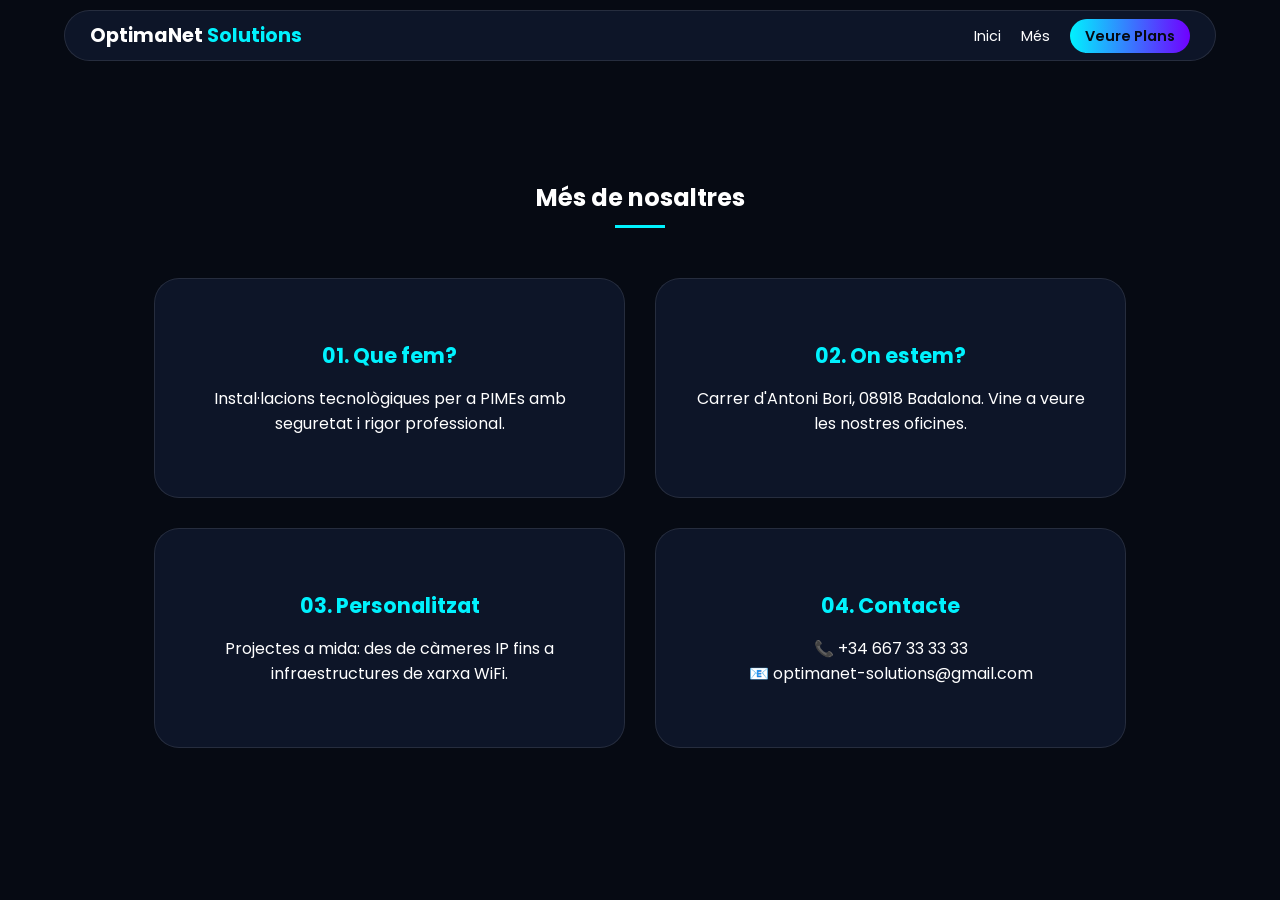
==== index.html @ f0f9c2db "Add files via upload" ====
<!DOCTYPE html>
<html lang="es">
<head>
    <meta charset="UTF-8">
    <meta name="viewport" content="width=device-width, initial-scale=1.0">
    <title>OptimaNet Solutions | Simetría</title>
    
    <link href="https://fonts.googleapis.com/css2?family=Poppins:wght@300;400;600;700&display=swap" rel="stylesheet">

    <style>
        :root {
            --bg-dark: #060a13;
            --bg-card: rgba(16, 24, 45, 0.85);
            --accent-neon: #00f2fe;
            --accent-purple: #7000ff;
            --text-main: #ffffff;
            --glass-border: 1px solid rgba(255, 255, 255, 0.1);
            --neon-shadow: 0 0 15px rgba(0, 242, 254, 0.4);
        }

        * { margin: 0; padding: 0; box-sizing: border-box; }
        body {
            font-family: 'Poppins', sans-serif;
            background-color: var(--bg-dark);
            color: var(--text-main);
            overflow-x: hidden;
        }

        .glass {
            background: var(--bg-card);
            backdrop-filter: blur(12px);
            border: var(--glass-border);
        }

        /* --- NAVEGACIÓN --- */
        header {
            position: fixed;
            top: 0; width: 100%; z-index: 1000;
            padding: 10px 5%;
        }

        .navbar {
            max-width: 1200px;
            margin: 0 auto;
            display: flex;
            justify-content: space-between;
            align-items: center;
            padding: 10px 25px;
            border-radius: 50px;
        }

        .logo { font-size: 1.2rem; font-weight: 700; color: white; text-decoration: none; }
        .logo span { color: var(--accent-neon); }

        /* Menú Escritorio */
        .nav-links { display: flex; list-style: none; gap: 20px; align-items: center; }
        .nav-links a { text-decoration: none; color: white; font-size: 0.9rem; transition: 0.3s; }
        .btn-cta-nav {
            background: linear-gradient(90deg, var(--accent-neon), var(--accent-purple));
            padding: 7px 15px; border-radius: 20px; color: var(--bg-dark) !important; font-weight: 600;
        }

        /* BOTÓN TRES BARRITAS */
        .menu-toggle {
            display: none;
            flex-direction: column;
            gap: 5px;
            cursor: pointer;
            z-index: 2000;
        }
        .menu-toggle span {
            width: 25px; height: 3px; background: white; border-radius: 5px; transition: 0.3s;
        }

        /* --- SECCIÓN SERVICIOS (SIMÉTRICA) --- */
        .services { padding: 100px 5%; max-width: 1100px; margin: 0 auto; }
        .section-header { text-align: center; margin-bottom: 50px; }
        
        .services-grid {
            display: grid;
            /* Forzamos 2 columnas iguales */
            grid-template-columns: repeat(2, 1fr); 
            gap: 30px;
        }

        .service-card { 
            padding: 40px; 
            border-radius: 25px; 
            display: flex;
            flex-direction: column;
            justify-content: center;
            min-height: 220px; /* Altura mínima para que sean iguales */
            text-align: center;
            transition: 0.3s;
        }
        .service-card:hover { transform: scale(1.02); border-color: var(--accent-neon); }
        .service-card h3 { color: var(--accent-neon); margin-bottom: 15px; font-size: 1.3rem; }

        /* --- MOBILE --- */
        @media (max-width: 768px) {
            .menu-toggle { display: flex; }
            
            .nav-links {
                position: fixed;
                top: 0; right: -100%;
                width: 100%; height: 100vh;
                background: rgba(6, 10, 19, 0.98);
                flex-direction: column;
                justify-content: center;
                transition: 0.4s;
            }
            .nav-links.active { right: 0; }
            .nav-links a { font-size: 1.5rem; }

            /* Grid a 1 columna en móvil para que no se vea apretado */
            .services-grid { grid-template-columns: 1fr; }

            /* Animación de las barritas a X */
            .menu-toggle.active span:nth-child(1) { transform: translateY(8px) rotate(45deg); }
            .menu-toggle.active span:nth-child(2) { opacity: 0; }
            .menu-toggle.active span:nth-child(3) { transform: translateY(-8px) rotate(-45deg); }
        }
    </style>
</head>
<body>

    <header>
        <nav class="navbar glass">
            <a href="#" class="logo">OptimaNet<span> Solutions</span></a>
            
            <div class="menu-toggle" id="mobile-menu">
                <span></span><span></span><span></span>
            </div>

            <ul class="nav-links">
                <li><a href="#inicio">Inici</a></li>
                <li><a href="#servicios">Més</a></li>
                <li><a href="#" class="btn-cta-nav">Veure Plans</a></li>
            </ul>
        </nav>
    </header>

    <div style="height: 80px;"></div>

    <section id="servicios" class="services">
        <div class="section-header">
            <h2>Més de nosaltres</h2>
            <div style="width: 50px; height: 3px; background: var(--accent-neon); margin: 10px auto;"></div>
        </div>

        <div class="services-grid">
            <div class="service-card glass">
                <h3>01. Que fem?</h3>
                <p>Instal·lacions tecnològiques per a PIMEs amb seguretat i rigor professional.</p>
            </div>
            <div class="service-card glass">
                <h3>02. On estem?</h3>
                <p>Carrer d'Antoni Bori, 08918 Badalona. Vine a veure les nostres oficines.</p>
            </div>
            <div class="service-card glass">
                <h3>03. Personalitzat</h3>
                <p>Projectes a mida: des de càmeres IP fins a infraestructures de xarxa WiFi.</p>
            </div>
            <div class="service-card glass">
                <h3>04. Contacte</h3>
                <p>📞 +34 667 33 33 33<br>📧 optimanet-solutions@gmail.com</p>
            </div>
        </div>
    </section>

    <script>
        const menuToggle = document.getElementById('mobile-menu');
        const navLinks = document.querySelector('.nav-links');

        menuToggle.addEventListener('click', () => {
            menuToggle.classList.toggle('active');
            navLinks.classList.toggle('active');
        });
    </script>
</body>
</html>
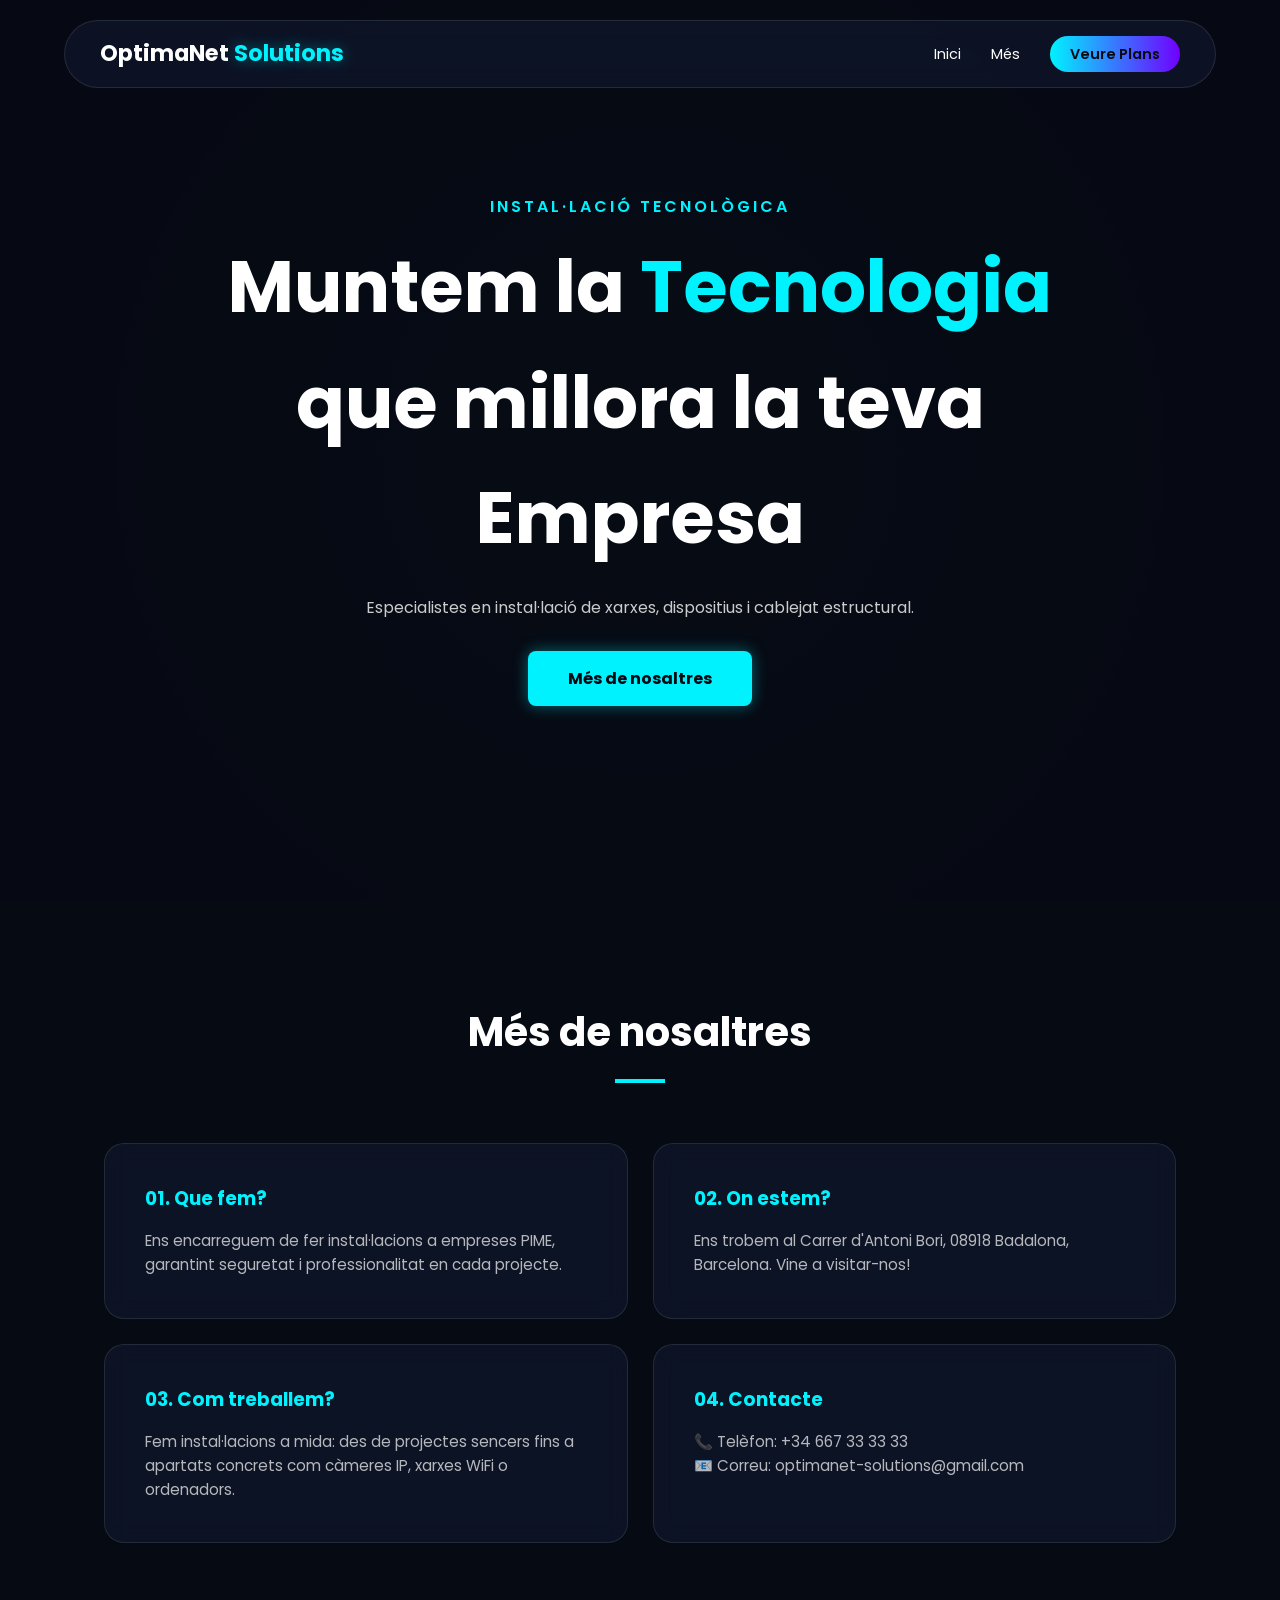
==== commit 30d7b2bd: "Add files via upload" ====
--- a/index.html
+++ b/index.html
@@ -3,40 +3,46 @@
 <head>
     <meta charset="UTF-8">
     <meta name="viewport" content="width=device-width, initial-scale=1.0">
-    <title>OptimaNet Solutions | Simetría</title>
+    <title>OptimaNet Solutions | Instal·lacions Tecnològiques</title>
     
     <link href="https://fonts.googleapis.com/css2?family=Poppins:wght@300;400;600;700&display=swap" rel="stylesheet">
 
     <style>
         :root {
             --bg-dark: #060a13;
-            --bg-card: rgba(16, 24, 45, 0.85);
+            --bg-card: rgba(16, 24, 45, 0.7);
             --accent-neon: #00f2fe;
             --accent-purple: #7000ff;
-            --text-main: #ffffff;
+            --text-main: #ffffff; 
+            --text-muted: rgba(255, 255, 255, 0.7); 
+            --white: #ffffff;
             --glass-border: 1px solid rgba(255, 255, 255, 0.1);
             --neon-shadow: 0 0 15px rgba(0, 242, 254, 0.4);
         }
 
         * { margin: 0; padding: 0; box-sizing: border-box; }
+        html { scroll-behavior: smooth; }
         body {
             font-family: 'Poppins', sans-serif;
             background-color: var(--bg-dark);
             color: var(--text-main);
+            line-height: 1.6;
             overflow-x: hidden;
         }
 
         .glass {
             background: var(--bg-card);
             backdrop-filter: blur(12px);
+            -webkit-backdrop-filter: blur(12px);
             border: var(--glass-border);
         }
 
-        /* --- NAVEGACIÓN --- */
         header {
             position: fixed;
-            top: 0; width: 100%; z-index: 1000;
-            padding: 10px 5%;
+            top: 20px;
+            width: 100%;
+            z-index: 1000;
+            padding: 0 5%;
         }
 
         .navbar {
@@ -45,80 +51,121 @@
             display: flex;
             justify-content: space-between;
             align-items: center;
-            padding: 10px 25px;
+            padding: 15px 35px;
             border-radius: 50px;
-        }
-
-        .logo { font-size: 1.2rem; font-weight: 700; color: white; text-decoration: none; }
-        .logo span { color: var(--accent-neon); }
-
-        /* Menú Escritorio */
-        .nav-links { display: flex; list-style: none; gap: 20px; align-items: center; }
-        .nav-links a { text-decoration: none; color: white; font-size: 0.9rem; transition: 0.3s; }
+            position: relative;
+        }
+
+        .logo { font-size: 1.4rem; font-weight: 700; color: var(--white); text-decoration: none; }
+        .logo span { color: var(--accent-neon); text-shadow: var(--neon-shadow); }
+
+        /* --- MENÚ NAVEGACIÓN --- */
+        .nav-links { display: flex; list-style: none; gap: 30px; align-items: center; }
+        .nav-links a { text-decoration: none; color: var(--white); font-size: 0.9rem; transition: 0.3s; }
+        .nav-links a:hover { color: var(--accent-neon); }
+
         .btn-cta-nav {
             background: linear-gradient(90deg, var(--accent-neon), var(--accent-purple));
-            padding: 7px 15px; border-radius: 20px; color: var(--bg-dark) !important; font-weight: 600;
-        }
-
-        /* BOTÓN TRES BARRITAS */
+            padding: 8px 20px;
+            border-radius: 20px;
+            color: var(--bg-dark) !important;
+            font-weight: 600 !important;
+        }
+
+        /* Botón hamburguesa invisible por defecto */
         .menu-toggle {
             display: none;
             flex-direction: column;
+            cursor: pointer;
             gap: 5px;
-            cursor: pointer;
-            z-index: 2000;
-        }
+        }
+
         .menu-toggle span {
-            width: 25px; height: 3px; background: white; border-radius: 5px; transition: 0.3s;
+            width: 25px;
+            height: 3px;
+            background: var(--white);
+            border-radius: 2px;
+        }
+
+        /* --- HERO --- */
+        .hero {
+            height: 100vh;
+            display: flex;
+            align-items: center;
+            justify-content: center;
+            text-align: center;
+            background: radial-gradient(circle at center, rgba(0, 242, 254, 0.05) 0%, transparent 70%),
+                        url('https://images.unsplash.com/photo-1550751827-4bd374c3f58b?q=80&w=2070&auto=format&fit=crop'); 
+            background-size: cover;
+            background-position: center;
+            position: relative;
+        }
+
+        .hero::before {
+            content: '';
+            position: absolute;
+            top: 0; left: 0; width: 100%; height: 100%;
+            background: rgba(6, 10, 19, 0.85);
+        }
+
+        .hero-content { position: relative; z-index: 10; max-width: 900px; padding: 0 20px; }
+        .hero-content h1 { font-size: clamp(2.5rem, 6vw, 4.5rem); color: var(--white); margin-bottom: 20px; }
+        .hero-content h1 span { color: var(--accent-neon); }
+
+        .btn-main {
+            padding: 15px 40px;
+            background: var(--accent-neon);
+            color: var(--bg-dark);
+            text-decoration: none;
+            font-weight: 700;
+            border-radius: 8px;
+            box-shadow: var(--neon-shadow);
+            transition: 0.3s;
+            display: inline-block;
         }
 
         /* --- SECCIÓN SERVICIOS (SIMÉTRICA) --- */
-        .services { padding: 100px 5%; max-width: 1100px; margin: 0 auto; }
-        .section-header { text-align: center; margin-bottom: 50px; }
-        
+        .services { padding: 100px 5%; max-width: 1200px; margin: 0 auto; }
+        .section-header { text-align: center; margin-bottom: 60px; }
+        .section-header h2 { font-size: 2.5rem; color: var(--white); }
+        .section-header div { width: 50px; height: 4px; background: var(--accent-neon); margin: 15px auto; }
+
         .services-grid {
             display: grid;
-            /* Forzamos 2 columnas iguales */
-            grid-template-columns: repeat(2, 1fr); 
-            gap: 30px;
-        }
-
-        .service-card { 
-            padding: 40px; 
-            border-radius: 25px; 
-            display: flex;
-            flex-direction: column;
-            justify-content: center;
-            min-height: 220px; /* Altura mínima para que sean iguales */
-            text-align: center;
-            transition: 0.3s;
-        }
-        .service-card:hover { transform: scale(1.02); border-color: var(--accent-neon); }
-        .service-card h3 { color: var(--accent-neon); margin-bottom: 15px; font-size: 1.3rem; }
-
-        /* --- MOBILE --- */
+            /* AQUÍ ESTÁ LA SIMETRÍA: 2 columnas fijas en escritorio */
+            grid-template-columns: repeat(2, 1fr);
+            gap: 25px;
+        }
+
+        .service-card { padding: 40px; border-radius: 20px; transition: 0.4s; }
+        .service-card:hover { transform: translateY(-10px); border-color: var(--accent-neon); }
+        .service-card h3 { color: var(--accent-neon); margin-bottom: 15px; }
+        .service-card p { color: var(--text-muted); font-size: 0.95rem; }
+
+        /* --- RESPONSIVE --- */
         @media (max-width: 768px) {
-            .menu-toggle { display: flex; }
-            
+            .menu-toggle { display: flex; } /* Aparecen las barras */
+
             .nav-links {
-                position: fixed;
-                top: 0; right: -100%;
-                width: 100%; height: 100vh;
-                background: rgba(6, 10, 19, 0.98);
+                display: none; /* Se oculta el menú normal */
                 flex-direction: column;
-                justify-content: center;
-                transition: 0.4s;
+                position: absolute;
+                top: 70px;
+                right: 0;
+                width: 200px;
+                padding: 20px;
+                border-radius: 20px;
+                background: var(--bg-card);
+                backdrop-filter: blur(20px);
+                border: var(--glass-border);
+                gap: 20px;
             }
-            .nav-links.active { right: 0; }
-            .nav-links a { font-size: 1.5rem; }
-
-            /* Grid a 1 columna en móvil para que no se vea apretado */
-            .services-grid { grid-template-columns: 1fr; }
-
-            /* Animación de las barritas a X */
-            .menu-toggle.active span:nth-child(1) { transform: translateY(8px) rotate(45deg); }
-            .menu-toggle.active span:nth-child(2) { opacity: 0; }
-            .menu-toggle.active span:nth-child(3) { transform: translateY(-8px) rotate(-45deg); }
+
+            .nav-links.active { display: flex; } /* Se muestra al hacer click */
+
+            .services-grid {
+                grid-template-columns: 1fr; /* En móvil, 1 columna para que se lea bien */
+            }
         }
     </style>
 </head>
@@ -126,44 +173,52 @@
 
     <header>
         <nav class="navbar glass">
-            <a href="#" class="logo">OptimaNet<span> Solutions</span></a>
+            <a href="index.html" class="logo">OptimaNet<span> Solutions</span></a>
             
             <div class="menu-toggle" id="mobile-menu">
-                <span></span><span></span><span></span>
+                <span></span>
+                <span></span>
+                <span></span>
             </div>
 
             <ul class="nav-links">
                 <li><a href="#inicio">Inici</a></li>
                 <li><a href="#servicios">Més</a></li>
-                <li><a href="#" class="btn-cta-nav">Veure Plans</a></li>
+                <li><a href="productes.html" class="btn-cta-nav">Veure Plans</a></li>
             </ul>
         </nav>
     </header>
 
-    <div style="height: 80px;"></div>
+    <section id="inicio" class="hero">
+        <div class="hero-content">
+            <p style="color: var(--accent-neon); font-weight: 600; letter-spacing: 3px; margin-bottom: 10px;">INSTAL·LACIÓ TECNOLÒGICA</p>
+            <h1>Muntem la <span>Tecnologia</span> que millora la teva Empresa</h1>
+            <p style="color: #ccc; margin-bottom: 30px;">Especialistes en instal·lació de xarxes, dispositius i cablejat estructural.</p>
+            <a href="#servicios" class="btn-main">Més de nosaltres</a>
+        </div>
+    </section>
 
     <section id="servicios" class="services">
         <div class="section-header">
             <h2>Més de nosaltres</h2>
-            <div style="width: 50px; height: 3px; background: var(--accent-neon); margin: 10px auto;"></div>
+            <div></div>
         </div>
-
         <div class="services-grid">
             <div class="service-card glass">
                 <h3>01. Que fem?</h3>
-                <p>Instal·lacions tecnològiques per a PIMEs amb seguretat i rigor professional.</p>
+                <p>Ens encarreguem de fer instal·lacions a empreses PIME, garantint seguretat i professionalitat en cada projecte.</p>
             </div>
             <div class="service-card glass">
                 <h3>02. On estem?</h3>
-                <p>Carrer d'Antoni Bori, 08918 Badalona. Vine a veure les nostres oficines.</p>
-            </div>
-            <div class="service-card glass">
-                <h3>03. Personalitzat</h3>
-                <p>Projectes a mida: des de càmeres IP fins a infraestructures de xarxa WiFi.</p>
+                <p>Ens trobem al Carrer d'Antoni Bori, 08918 Badalona, Barcelona. Vine a visitar-nos!</p>
+            </div>
+            <div class="service-card glass">
+                <h3>03. Com treballem?</h3>
+                <p>Fem instal·lacions a mida: des de projectes sencers fins a apartats concrets com càmeres IP, xarxes WiFi o ordenadors.</p>
             </div>
             <div class="service-card glass">
                 <h3>04. Contacte</h3>
-                <p>📞 +34 667 33 33 33<br>📧 optimanet-solutions@gmail.com</p>
+                <p>📞 Telèfon: +34 667 33 33 33<br>📧 Correu: optimanet-solutions@gmail.com</p>
             </div>
         </div>
     </section>
@@ -173,9 +228,9 @@
         const navLinks = document.querySelector('.nav-links');
 
         menuToggle.addEventListener('click', () => {
-            menuToggle.classList.toggle('active');
             navLinks.classList.toggle('active');
         });
     </script>
+
 </body>
 </html>
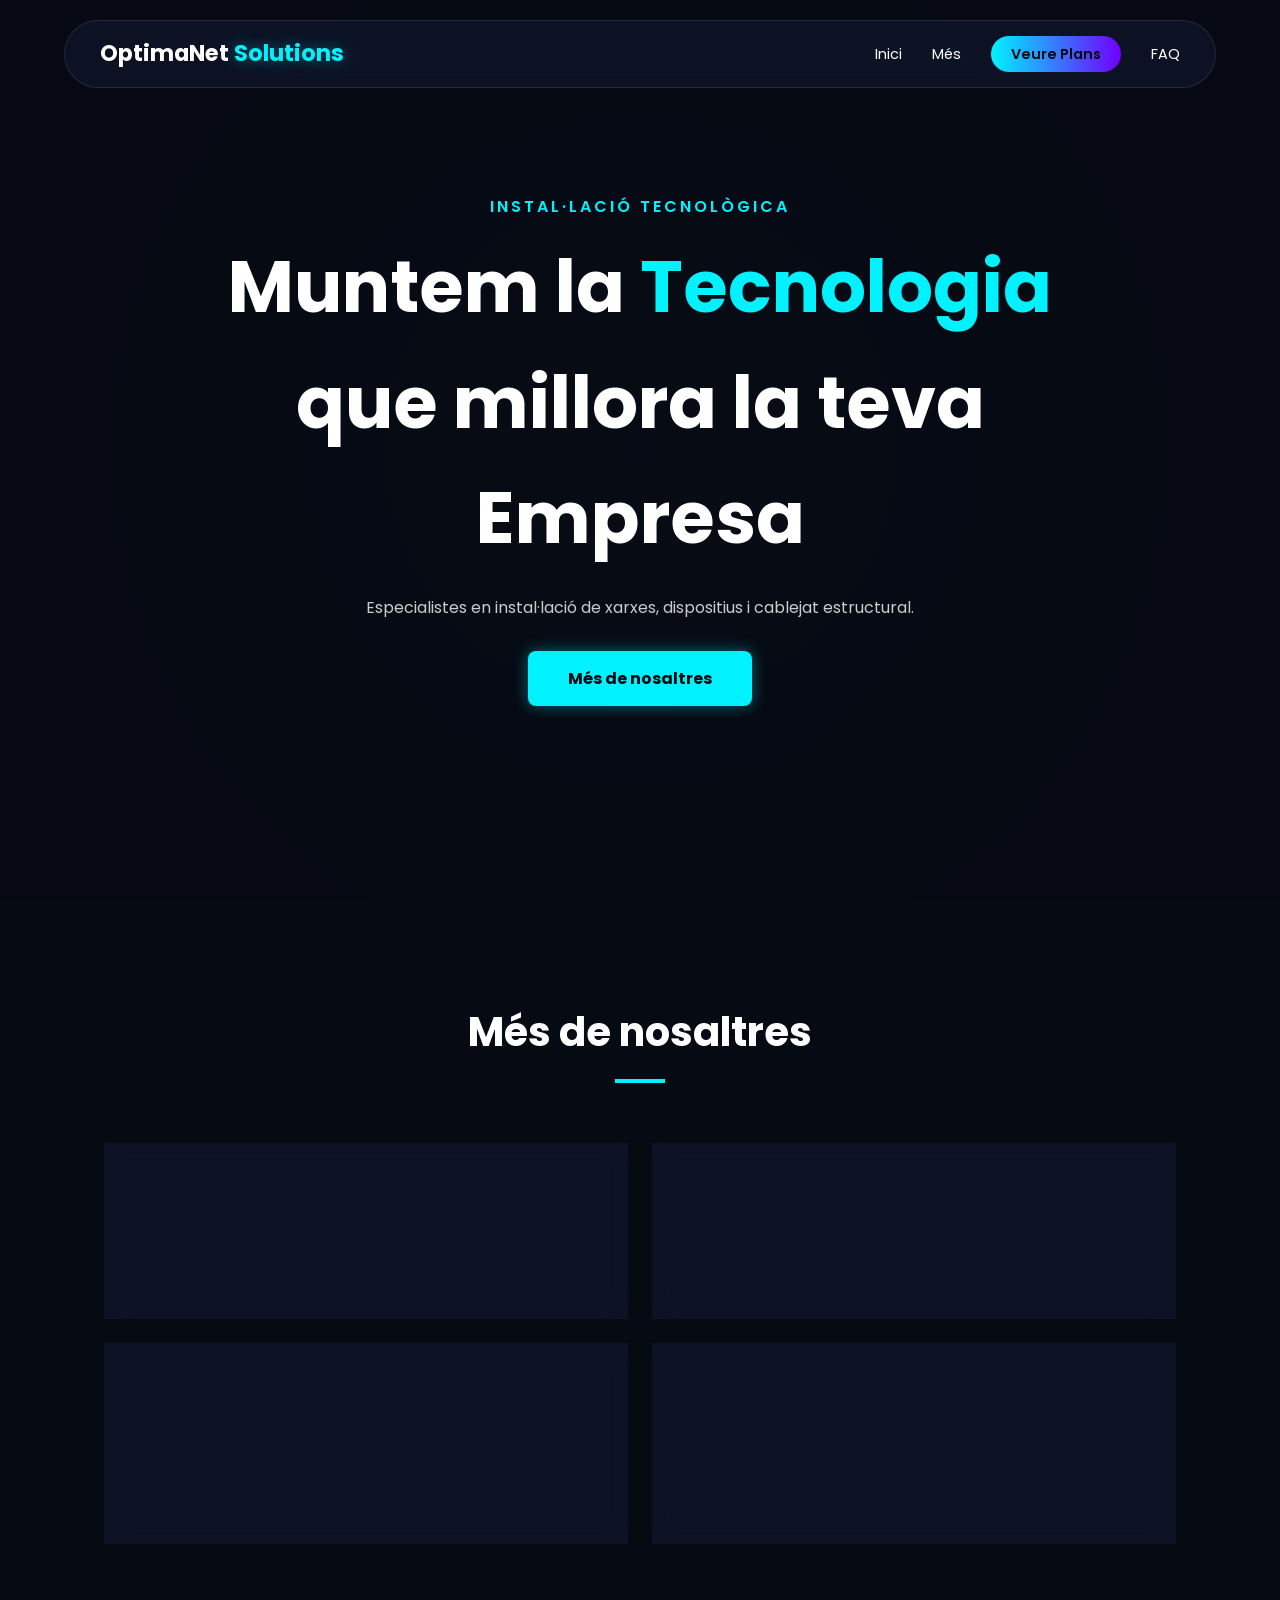
==== commit b660d70a: "Add files via upload" ====
--- a/index.html
+++ b/index.html
@@ -185,6 +185,7 @@
                 <li><a href="#inicio">Inici</a></li>
                 <li><a href="#servicios">Més</a></li>
                 <li><a href="productes.html" class="btn-cta-nav">Veure Plans</a></li>
+                <li><a href="FAQ.html">FAQ</a></li>
             </ul>
         </nav>
     </header>
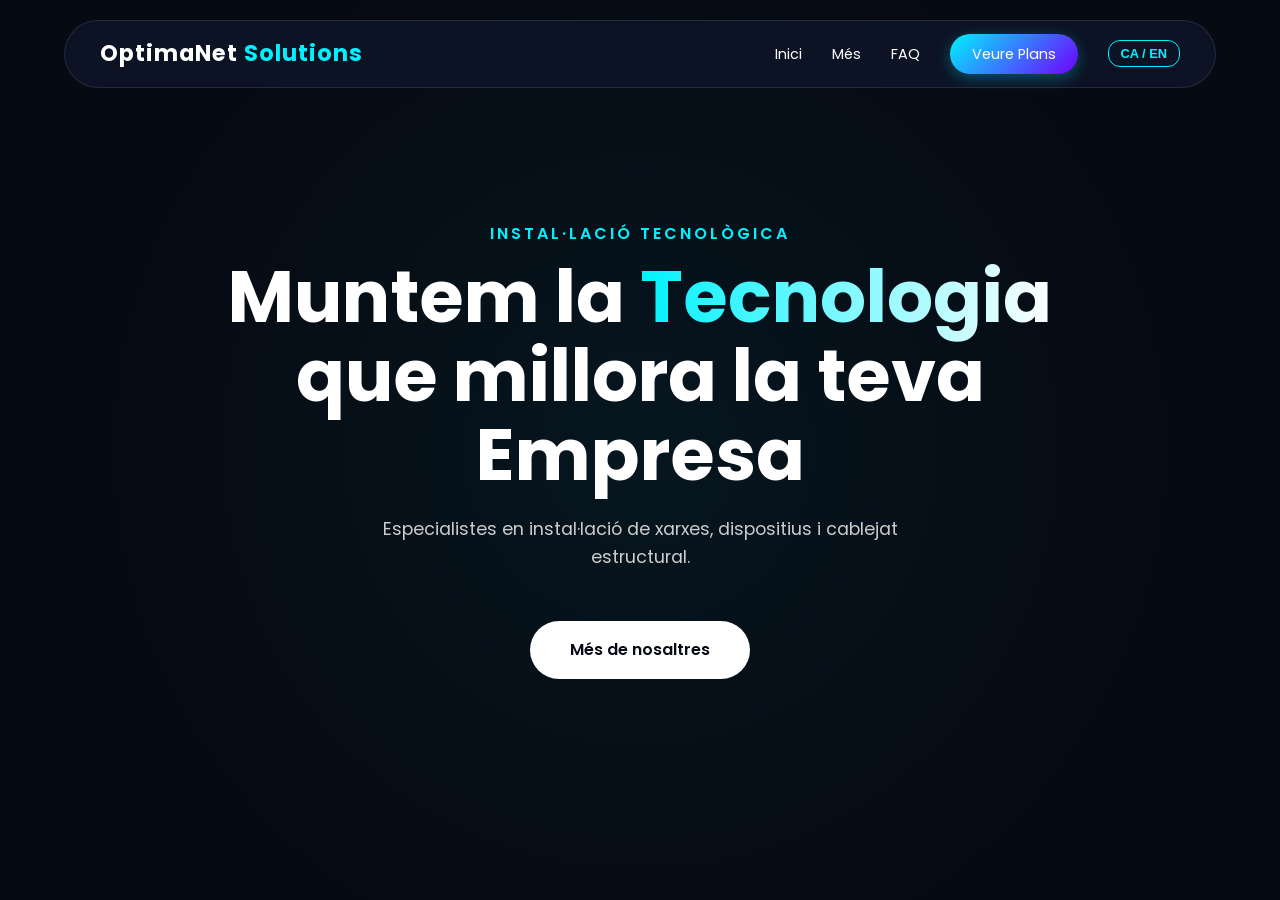
==== commit 7592e8df: "Add files via upload" ====
--- a/index.html
+++ b/index.html
@@ -1,33 +1,29 @@
 <!DOCTYPE html>
-<html lang="es">
+<html lang="ca">
 <head>
     <meta charset="UTF-8">
     <meta name="viewport" content="width=device-width, initial-scale=1.0">
     <title>OptimaNet Solutions | Instal·lacions Tecnològiques</title>
-    
     <link href="https://fonts.googleapis.com/css2?family=Poppins:wght@300;400;600;700&display=swap" rel="stylesheet">
-
     <style>
         :root {
             --bg-dark: #060a13;
             --bg-card: rgba(16, 24, 45, 0.7);
             --accent-neon: #00f2fe;
             --accent-purple: #7000ff;
-            --text-main: #ffffff; 
-            --text-muted: rgba(255, 255, 255, 0.7); 
+            --text-main: #e2e8f0;
             --white: #ffffff;
             --glass-border: 1px solid rgba(255, 255, 255, 0.1);
-            --neon-shadow: 0 0 15px rgba(0, 242, 254, 0.4);
         }
 
         * { margin: 0; padding: 0; box-sizing: border-box; }
-        html { scroll-behavior: smooth; }
+
         body {
             font-family: 'Poppins', sans-serif;
             background-color: var(--bg-dark);
             color: var(--text-main);
+            overflow-x: hidden;
             line-height: 1.6;
-            overflow-x: hidden;
         }
 
         .glass {
@@ -37,6 +33,7 @@
             border: var(--glass-border);
         }
 
+        /* --- NAVBAR --- */
         header {
             position: fixed;
             top: 20px;
@@ -53,119 +50,134 @@
             align-items: center;
             padding: 15px 35px;
             border-radius: 50px;
-            position: relative;
-        }
-
-        .logo { font-size: 1.4rem; font-weight: 700; color: var(--white); text-decoration: none; }
-        .logo span { color: var(--accent-neon); text-shadow: var(--neon-shadow); }
-
-        /* --- MENÚ NAVEGACIÓN --- */
-        .nav-links { display: flex; list-style: none; gap: 30px; align-items: center; }
-        .nav-links a { text-decoration: none; color: var(--white); font-size: 0.9rem; transition: 0.3s; }
+        }
+
+        .logo {
+            font-size: 1.4rem;
+            font-weight: 700;
+            color: var(--white);
+            text-decoration: none;
+            letter-spacing: 1px;
+        }
+
+        .logo span { color: var(--accent-neon); }
+
+        .nav-links {
+            display: flex;
+            list-style: none;
+            gap: 30px;
+            align-items: center;
+        }
+
+        .nav-links a {
+            text-decoration: none;
+            color: var(--white);
+            font-size: 0.9rem;
+            font-weight: 400;
+            transition: 0.3s;
+        }
+
         .nav-links a:hover { color: var(--accent-neon); }
 
         .btn-cta-nav {
-            background: linear-gradient(90deg, var(--accent-neon), var(--accent-purple));
-            padding: 8px 20px;
-            border-radius: 20px;
-            color: var(--bg-dark) !important;
-            font-weight: 600 !important;
-        }
-
-        /* Botón hamburguesa invisible por defecto */
-        .menu-toggle {
-            display: none;
-            flex-direction: column;
+            background: linear-gradient(135deg, var(--accent-neon), var(--accent-purple));
+            padding: 10px 22px ;
+            border-radius: 25px;
+            font-weight: 600 ;
+            box-shadow: 0 4px 15px rgba(0, 242, 254, 0.3);
+        }
+
+        #lang-btn {
+            background: none;
+            border: 1px solid var(--accent-neon);
+            color: var(--accent-neon);
             cursor: pointer;
-            gap: 5px;
-        }
-
-        .menu-toggle span {
-            width: 25px;
-            height: 3px;
-            background: var(--white);
-            border-radius: 2px;
-        }
-
-        /* --- HERO --- */
+            padding: 5px 12px;
+            border-radius: 12px;
+            font-weight: 600;
+            font-size: 0.8rem;
+            transition: 0.3s;
+        }
+
+        #lang-btn:hover {
+            background: var(--accent-neon);
+            color: var(--bg-dark);
+        }
+
+        /* --- HERO SECTION --- */
         .hero {
             height: 100vh;
             display: flex;
             align-items: center;
             justify-content: center;
             text-align: center;
-            background: radial-gradient(circle at center, rgba(0, 242, 254, 0.05) 0%, transparent 70%),
-                        url('https://images.unsplash.com/photo-1550751827-4bd374c3f58b?q=80&w=2070&auto=format&fit=crop'); 
-            background-size: cover;
-            background-position: center;
-            position: relative;
-        }
-
-        .hero::before {
-            content: '';
-            position: absolute;
-            top: 0; left: 0; width: 100%; height: 100%;
-            background: rgba(6, 10, 19, 0.85);
-        }
-
-        .hero-content { position: relative; z-index: 10; max-width: 900px; padding: 0 20px; }
-        .hero-content h1 { font-size: clamp(2.5rem, 6vw, 4.5rem); color: var(--white); margin-bottom: 20px; }
-        .hero-content h1 span { color: var(--accent-neon); }
+            padding: 0 20px;
+            background: radial-gradient(circle at 50% 50%, rgba(0, 242, 254, 0.05) 0%, transparent 70%);
+        }
+
+        .hero-content { max-width: 850px; }
+
+        .hero h1 {
+            font-size: clamp(2.5rem, 8vw, 4.5rem);
+            line-height: 1.1;
+            margin-bottom: 20px;
+            font-weight: 700;
+            color: var(--white);
+        }
+
+        .hero h1 span {
+            background: linear-gradient(to right, var(--accent-neon), #fff);
+            -webkit-background-clip: text;
+            -webkit-text-fill-color: transparent;
+        }
 
         .btn-main {
-            padding: 15px 40px;
-            background: var(--accent-neon);
+            display: inline-block;
+            padding: 16px 40px;
+            background: var(--white);
             color: var(--bg-dark);
             text-decoration: none;
-            font-weight: 700;
-            border-radius: 8px;
-            box-shadow: var(--neon-shadow);
+            border-radius: 50px;
+            font-weight: 600;
             transition: 0.3s;
-            display: inline-block;
-        }
-
-        /* --- SECCIÓN SERVICIOS (SIMÉTRICA) --- */
-        .services { padding: 100px 5%; max-width: 1200px; margin: 0 auto; }
-        .section-header { text-align: center; margin-bottom: 60px; }
-        .section-header h2 { font-size: 2.5rem; color: var(--white); }
-        .section-header div { width: 50px; height: 4px; background: var(--accent-neon); margin: 15px auto; }
-
-        .services-grid {
-            display: grid;
-            /* AQUÍ ESTÁ LA SIMETRÍA: 2 columnas fijas en escritorio */
-            grid-template-columns: repeat(2, 1fr);
-            gap: 25px;
-        }
-
-        .service-card { padding: 40px; border-radius: 20px; transition: 0.4s; }
-        .service-card:hover { transform: translateY(-10px); border-color: var(--accent-neon); }
-        .service-card h3 { color: var(--accent-neon); margin-bottom: 15px; }
-        .service-card p { color: var(--text-muted); font-size: 0.95rem; }
-
-        /* --- RESPONSIVE --- */
+            margin-top: 20px;
+        }
+
+        .btn-main:hover {
+            transform: translateY(-3px);
+            box-shadow: 0 10px 20px rgba(255,255,255,0.1);
+        }
+
+        /* --- MOBILE MENU --- */
+        .menu-toggle {
+            display: none;
+            flex-direction: column;
+            gap: 5px;
+            cursor: pointer;
+        }
+
+        .menu-toggle span {
+            width: 25px;
+            height: 3px;
+            background: var(--white);
+            border-radius: 2px;
+        }
+
         @media (max-width: 768px) {
-            .menu-toggle { display: flex; } /* Aparecen las barras */
-
+            .menu-toggle { display: flex; }
             .nav-links {
-                display: none; /* Se oculta el menú normal */
+                position: absolute;
+                top: 80px;
+                right: 5%;
+                width: 90%;
+                background: rgba(6, 10, 19, 0.95);
                 flex-direction: column;
-                position: absolute;
-                top: 70px;
-                right: 0;
-                width: 200px;
-                padding: 20px;
+                padding: 30px;
                 border-radius: 20px;
-                background: var(--bg-card);
-                backdrop-filter: blur(20px);
+                display: none;
                 border: var(--glass-border);
-                gap: 20px;
             }
-
-            .nav-links.active { display: flex; } /* Se muestra al hacer click */
-
-            .services-grid {
-                grid-template-columns: 1fr; /* En móvil, 1 columna para que se lea bien */
-            }
+            .nav-links.active { display: flex; }
         }
     </style>
 </head>
@@ -182,56 +194,29 @@
             </div>
 
             <ul class="nav-links">
-                <li><a href="#inicio">Inici</a></li>
-                <li><a href="#servicios">Més</a></li>
-                <li><a href="productes.html" class="btn-cta-nav">Veure Plans</a></li>
-                <li><a href="FAQ.html">FAQ</a></li>
+                <li><a href="#inicio" data-key="nav-inici">Inici</a></li>
+                <li><a href="#servicios" data-key="nav-mes">Més</a></li>
+                <li><a href="faq.html" data-key="nav-faq">FAQ</a></li>
+                <li><a href="productes.html" class="btn-cta-nav" data-key="nav-plans">Veure Plans</a></li>
+                <li><button id="lang-btn">CA / EN</button></li>
             </ul>
         </nav>
     </header>
 
     <section id="inicio" class="hero">
         <div class="hero-content">
-            <p style="color: var(--accent-neon); font-weight: 600; letter-spacing: 3px; margin-bottom: 10px;">INSTAL·LACIÓ TECNOLÒGICA</p>
-            <h1>Muntem la <span>Tecnologia</span> que millora la teva Empresa</h1>
-            <p style="color: #ccc; margin-bottom: 30px;">Especialistes en instal·lació de xarxes, dispositius i cablejat estructural.</p>
-            <a href="#servicios" class="btn-main">Més de nosaltres</a>
+            <p data-key="hero-cat" style="color: var(--accent-neon); font-weight: 600; letter-spacing: 3px; margin-bottom: 10px; text-transform: uppercase;">
+                Instal·lació Tecnològica
+            </p>
+            <h1 data-key="hero-title">Muntem la <span>Tecnologia</span> que millora la teva Empresa</h1>
+            <p data-key="hero-sub" style="color: #ccc; margin-bottom: 30px; font-size: 1.1rem; max-width: 600px; margin-left: auto; margin-right: auto;">
+                Especialistes en instal·lació de xarxes, dispositius i cablejat estructural.
+            </p>
+            <a href="#servicios" class="btn-main" data-key="btn-mes">Més de nosaltres</a>
         </div>
     </section>
 
-    <section id="servicios" class="services">
-        <div class="section-header">
-            <h2>Més de nosaltres</h2>
-            <div></div>
-        </div>
-        <div class="services-grid">
-            <div class="service-card glass">
-                <h3>01. Que fem?</h3>
-                <p>Ens encarreguem de fer instal·lacions a empreses PIME, garantint seguretat i professionalitat en cada projecte.</p>
-            </div>
-            <div class="service-card glass">
-                <h3>02. On estem?</h3>
-                <p>Ens trobem al Carrer d'Antoni Bori, 08918 Badalona, Barcelona. Vine a visitar-nos!</p>
-            </div>
-            <div class="service-card glass">
-                <h3>03. Com treballem?</h3>
-                <p>Fem instal·lacions a mida: des de projectes sencers fins a apartats concrets com càmeres IP, xarxes WiFi o ordenadors.</p>
-            </div>
-            <div class="service-card glass">
-                <h3>04. Contacte</h3>
-                <p>📞 Telèfon: +34 667 33 33 33<br>📧 Correu: optimanet-solutions@gmail.com</p>
-            </div>
-        </div>
-    </section>
-
-    <script>
-        const menuToggle = document.getElementById('mobile-menu');
-        const navLinks = document.querySelector('.nav-links');
-
-        menuToggle.addEventListener('click', () => {
-            navLinks.classList.toggle('active');
-        });
-    </script>
+    <script src="idiomes.js"></script>
 
 </body>
 </html>
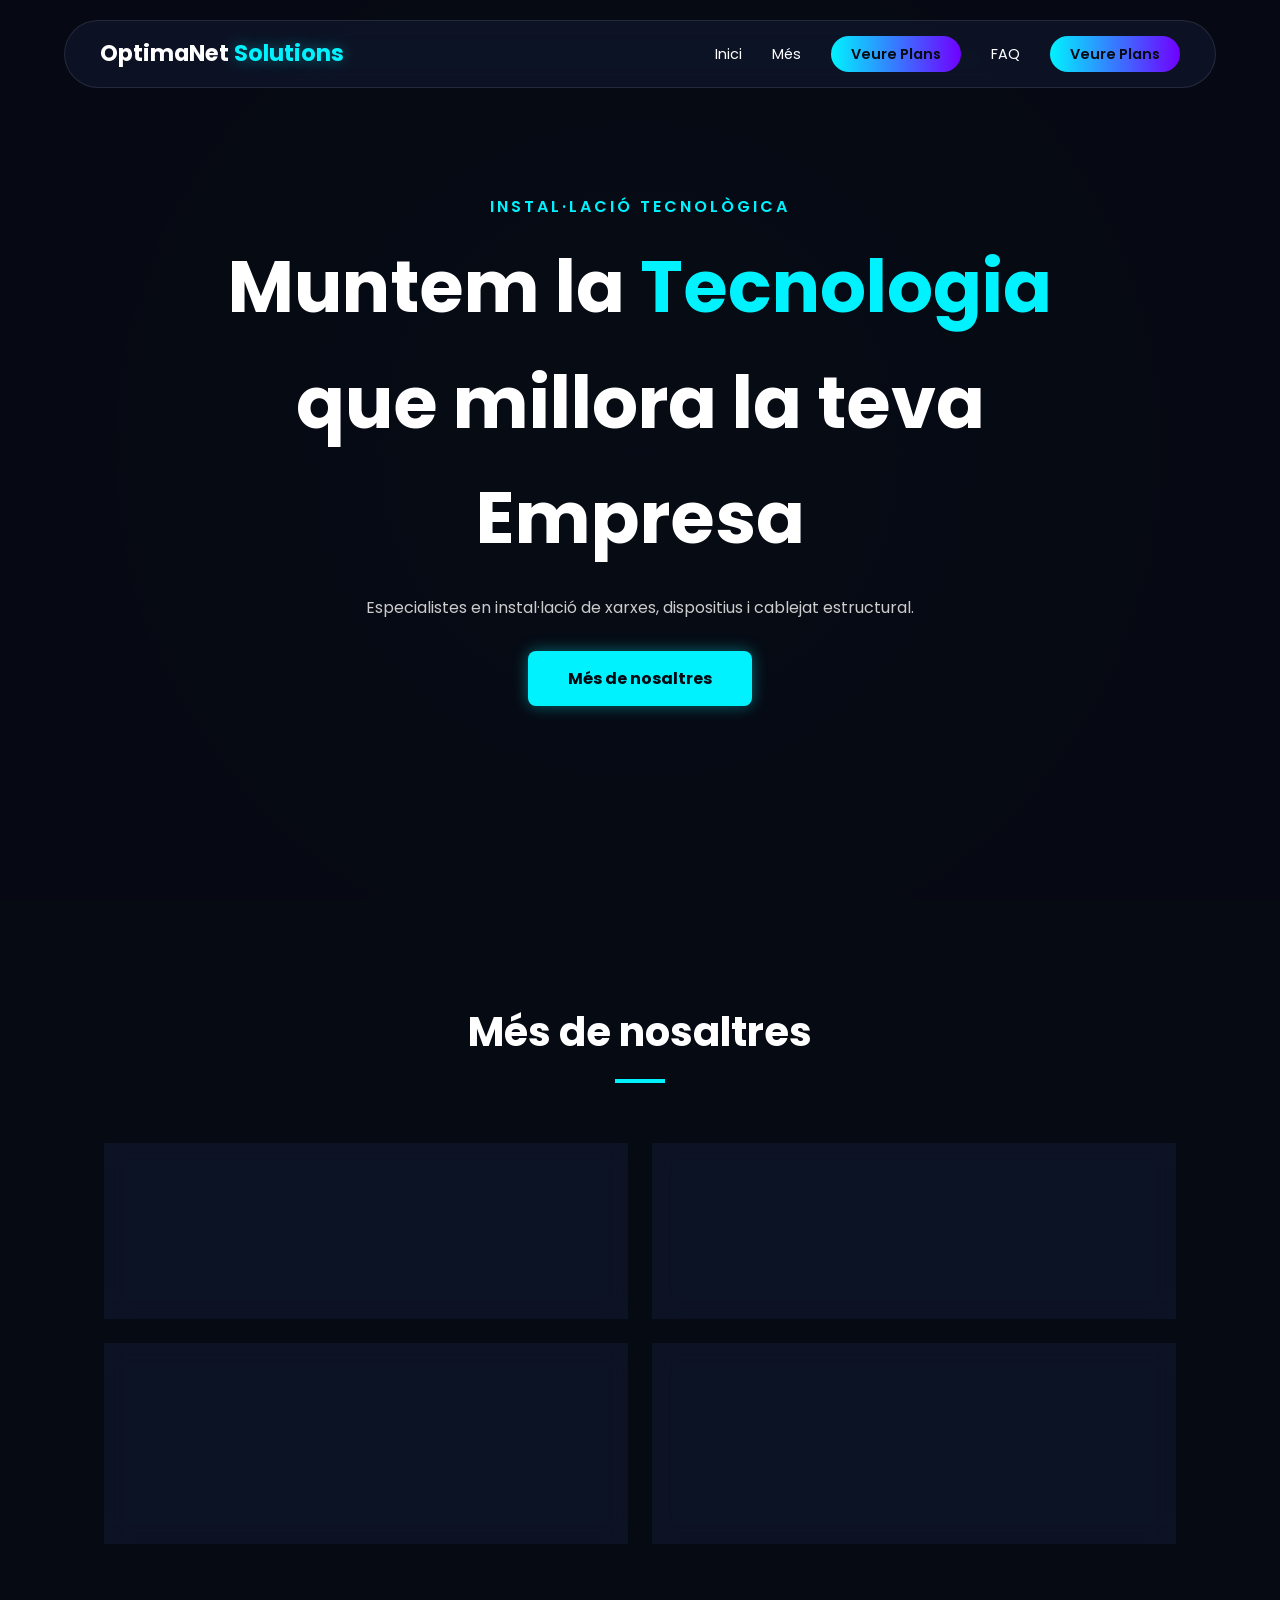
==== commit aadfe920: "Add files via upload" ====
--- a/index.html
+++ b/index.html
@@ -1,191 +1,333 @@
 <!DOCTYPE html>
-<html lang="ca">
+
+<html lang="es">
+
 <head>
+
     <meta charset="UTF-8">
+
     <meta name="viewport" content="width=device-width, initial-scale=1.0">
+
     <title>OptimaNet Solutions | Instal·lacions Tecnològiques</title>
+
+    
+
     <link href="https://fonts.googleapis.com/css2?family=Poppins:wght@300;400;600;700&display=swap" rel="stylesheet">
+
+
     <style>
+
         :root {
+
             --bg-dark: #060a13;
+
             --bg-card: rgba(16, 24, 45, 0.7);
+
             --accent-neon: #00f2fe;
+
             --accent-purple: #7000ff;
-            --text-main: #e2e8f0;
+
+            --text-main: #ffffff; 
+
+            --text-muted: rgba(255, 255, 255, 0.7); 
+
             --white: #ffffff;
+
             --glass-border: 1px solid rgba(255, 255, 255, 0.1);
-        }
+
+            --neon-shadow: 0 0 15px rgba(0, 242, 254, 0.4);
+
+        }
+
 
         * { margin: 0; padding: 0; box-sizing: border-box; }
 
+        html { scroll-behavior: smooth; }
+
         body {
+
             font-family: 'Poppins', sans-serif;
+
             background-color: var(--bg-dark);
+
             color: var(--text-main);
+
+            line-height: 1.6;
+
             overflow-x: hidden;
-            line-height: 1.6;
-        }
+
+        }
+
 
         .glass {
+
             background: var(--bg-card);
+
             backdrop-filter: blur(12px);
+
             -webkit-backdrop-filter: blur(12px);
+
             border: var(--glass-border);
-        }
-
-        /* --- NAVBAR --- */
+
+        }
+
+
         header {
+
             position: fixed;
+
             top: 20px;
+
             width: 100%;
+
             z-index: 1000;
+
             padding: 0 5%;
-        }
+
+        }
+
 
         .navbar {
+
             max-width: 1200px;
+
             margin: 0 auto;
+
             display: flex;
+
             justify-content: space-between;
+
             align-items: center;
+
             padding: 15px 35px;
+
             border-radius: 50px;
-        }
-
-        .logo {
-            font-size: 1.4rem;
+
+            position: relative;
+
+        }
+
+
+        .logo { font-size: 1.4rem; font-weight: 700; color: var(--white); text-decoration: none; }
+
+        .logo span { color: var(--accent-neon); text-shadow: var(--neon-shadow); }
+
+
+        /* --- MENÚ NAVEGACIÓN --- */
+
+        .nav-links { display: flex; list-style: none; gap: 30px; align-items: center; }
+
+        .nav-links a { text-decoration: none; color: var(--white); font-size: 0.9rem; transition: 0.3s; }
+
+        .nav-links a:hover { color: var(--accent-neon); }
+
+
+        .btn-cta-nav {
+
+            background: linear-gradient(90deg, var(--accent-neon), var(--accent-purple));
+
+            padding: 8px 20px;
+
+            border-radius: 20px;
+
+            color: var(--bg-dark) !important;
+
+            font-weight: 600 !important;
+
+        }
+
+
+        /* Botón hamburguesa invisible por defecto */
+
+        .menu-toggle {
+
+            display: none;
+
+            flex-direction: column;
+
+            cursor: pointer;
+
+            gap: 5px;
+
+        }
+
+
+        .menu-toggle span {
+
+            width: 25px;
+
+            height: 3px;
+
+            background: var(--white);
+
+            border-radius: 2px;
+
+        }
+
+
+        /* --- HERO --- */
+
+        .hero {
+
+            height: 100vh;
+
+            display: flex;
+
+            align-items: center;
+
+            justify-content: center;
+
+            text-align: center;
+
+            background: radial-gradient(circle at center, rgba(0, 242, 254, 0.05) 0%, transparent 70%),
+
+                        url('https://images.unsplash.com/photo-1550751827-4bd374c3f58b?q=80&w=2070&auto=format&fit=crop'); 
+
+            background-size: cover;
+
+            background-position: center;
+
+            position: relative;
+
+        }
+
+
+        .hero::before {
+
+            content: '';
+
+            position: absolute;
+
+            top: 0; left: 0; width: 100%; height: 100%;
+
+            background: rgba(6, 10, 19, 0.85);
+
+        }
+
+
+        .hero-content { position: relative; z-index: 10; max-width: 900px; padding: 0 20px; }
+
+        .hero-content h1 { font-size: clamp(2.5rem, 6vw, 4.5rem); color: var(--white); margin-bottom: 20px; }
+
+        .hero-content h1 span { color: var(--accent-neon); }
+
+
+        .btn-main {
+
+            padding: 15px 40px;
+
+            background: var(--accent-neon);
+
+            color: var(--bg-dark);
+
+            text-decoration: none;
+
             font-weight: 700;
-            color: var(--white);
-            text-decoration: none;
-            letter-spacing: 1px;
-        }
-
-        .logo span { color: var(--accent-neon); }
-
-        .nav-links {
-            display: flex;
-            list-style: none;
-            gap: 30px;
-            align-items: center;
-        }
-
-        .nav-links a {
-            text-decoration: none;
-            color: var(--white);
-            font-size: 0.9rem;
-            font-weight: 400;
+
+            border-radius: 8px;
+
+            box-shadow: var(--neon-shadow);
+
             transition: 0.3s;
-        }
-
-        .nav-links a:hover { color: var(--accent-neon); }
-
-        .btn-cta-nav {
-            background: linear-gradient(135deg, var(--accent-neon), var(--accent-purple));
-            padding: 10px 22px ;
-            border-radius: 25px;
-            font-weight: 600 ;
-            box-shadow: 0 4px 15px rgba(0, 242, 254, 0.3);
-        }
-
-        #lang-btn {
-            background: none;
-            border: 1px solid var(--accent-neon);
-            color: var(--accent-neon);
-            cursor: pointer;
-            padding: 5px 12px;
-            border-radius: 12px;
-            font-weight: 600;
-            font-size: 0.8rem;
-            transition: 0.3s;
-        }
-
-        #lang-btn:hover {
-            background: var(--accent-neon);
-            color: var(--bg-dark);
-        }
-
-        /* --- HERO SECTION --- */
-        .hero {
-            height: 100vh;
-            display: flex;
-            align-items: center;
-            justify-content: center;
-            text-align: center;
-            padding: 0 20px;
-            background: radial-gradient(circle at 50% 50%, rgba(0, 242, 254, 0.05) 0%, transparent 70%);
-        }
-
-        .hero-content { max-width: 850px; }
-
-        .hero h1 {
-            font-size: clamp(2.5rem, 8vw, 4.5rem);
-            line-height: 1.1;
-            margin-bottom: 20px;
-            font-weight: 700;
-            color: var(--white);
-        }
-
-        .hero h1 span {
-            background: linear-gradient(to right, var(--accent-neon), #fff);
-            -webkit-background-clip: text;
-            -webkit-text-fill-color: transparent;
-        }
-
-        .btn-main {
+
             display: inline-block;
-            padding: 16px 40px;
-            background: var(--white);
-            color: var(--bg-dark);
-            text-decoration: none;
-            border-radius: 50px;
-            font-weight: 600;
-            transition: 0.3s;
-            margin-top: 20px;
-        }
-
-        .btn-main:hover {
-            transform: translateY(-3px);
-            box-shadow: 0 10px 20px rgba(255,255,255,0.1);
-        }
-
-        /* --- MOBILE MENU --- */
-        .menu-toggle {
-            display: none;
-            flex-direction: column;
-            gap: 5px;
-            cursor: pointer;
-        }
-
-        .menu-toggle span {
-            width: 25px;
-            height: 3px;
-            background: var(--white);
-            border-radius: 2px;
-        }
+
+        }
+
+
+        /* --- SECCIÓN SERVICIOS (SIMÉTRICA) --- */
+
+        .services { padding: 100px 5%; max-width: 1200px; margin: 0 auto; }
+
+        .section-header { text-align: center; margin-bottom: 60px; }
+
+        .section-header h2 { font-size: 2.5rem; color: var(--white); }
+
+        .section-header div { width: 50px; height: 4px; background: var(--accent-neon); margin: 15px auto; }
+
+
+        .services-grid {
+
+            display: grid;
+
+            /* AQUÍ ESTÁ LA SIMETRÍA: 2 columnas fijas en escritorio */
+
+            grid-template-columns: repeat(2, 1fr);
+
+            gap: 25px;
+
+        }
+
+
+        .service-card { padding: 40px; border-radius: 20px; transition: 0.4s; }
+
+        .service-card:hover { transform: translateY(-10px); border-color: var(--accent-neon); }
+
+        .service-card h3 { color: var(--accent-neon); margin-bottom: 15px; }
+
+        .service-card p { color: var(--text-muted); font-size: 0.95rem; }
+
+
+        /* --- RESPONSIVE --- */
 
         @media (max-width: 768px) {
-            .menu-toggle { display: flex; }
+
+            .menu-toggle { display: flex; } /* Aparecen las barras */
+
+
             .nav-links {
+
+                display: none; /* Se oculta el menú normal */
+
+                flex-direction: column;
+
                 position: absolute;
-                top: 80px;
-                right: 5%;
-                width: 90%;
-                background: rgba(6, 10, 19, 0.95);
-                flex-direction: column;
-                padding: 30px;
+
+                top: 70px;
+
+                right: 0;
+
+                width: 200px;
+
+                padding: 20px;
+
                 border-radius: 20px;
-                display: none;
+
+                background: var(--bg-card);
+
+                backdrop-filter: blur(20px);
+
                 border: var(--glass-border);
+
+                gap: 20px;
+
             }
-            .nav-links.active { display: flex; }
-        }
+
+
+            .nav-links.active { display: flex; } /* Se muestra al hacer click */
+
+
+            .services-grid {
+
+                grid-template-columns: 1fr; /* En móvil, 1 columna para que se lea bien */
+
+            }
+
+        }
+
     </style>
+
 </head>
+
 <body>
 
+
     <header>
+
         <nav class="navbar glass">
+
             <a href="index.html" class="logo">OptimaNet<span> Solutions</span></a>
+
             
             <div class="menu-toggle" id="mobile-menu">
                 <span></span>
@@ -194,29 +336,96 @@
             </div>
 
             <ul class="nav-links">
-                <li><a href="#inicio" data-key="nav-inici">Inici</a></li>
-                <li><a href="#servicios" data-key="nav-mes">Més</a></li>
-                <li><a href="faq.html" data-key="nav-faq">FAQ</a></li>
-                <li><a href="productes.html" class="btn-cta-nav" data-key="nav-plans">Veure Plans</a></li>
-                <li><button id="lang-btn">CA / EN</button></li>
+                <li><a href="#inicio">Inici</a></li>
+                <li><a href="#servicios">Més</a></li>
+                <li><a href="productes.html" class="btn-cta-nav">Veure Plans</a></li>
+                <li><a href="FAQ.html">FAQ</a></li> <li><a href="productes.html" class="btn-cta-nav">Veure Plans</a></li>
             </ul>
         </nav>
     </header>
 
     <section id="inicio" class="hero">
+
         <div class="hero-content">
-            <p data-key="hero-cat" style="color: var(--accent-neon); font-weight: 600; letter-spacing: 3px; margin-bottom: 10px; text-transform: uppercase;">
-                Instal·lació Tecnològica
-            </p>
-            <h1 data-key="hero-title">Muntem la <span>Tecnologia</span> que millora la teva Empresa</h1>
-            <p data-key="hero-sub" style="color: #ccc; margin-bottom: 30px; font-size: 1.1rem; max-width: 600px; margin-left: auto; margin-right: auto;">
-                Especialistes en instal·lació de xarxes, dispositius i cablejat estructural.
-            </p>
-            <a href="#servicios" class="btn-main" data-key="btn-mes">Més de nosaltres</a>
+
+            <p style="color: var(--accent-neon); font-weight: 600; letter-spacing: 3px; margin-bottom: 10px;">INSTAL·LACIÓ TECNOLÒGICA</p>
+
+            <h1>Muntem la <span>Tecnologia</span> que millora la teva Empresa</h1>
+
+            <p style="color: #ccc; margin-bottom: 30px;">Especialistes en instal·lació de xarxes, dispositius i cablejat estructural.</p>
+
+            <a href="#servicios" class="btn-main">Més de nosaltres</a>
+
         </div>
+
     </section>
 
-    <script src="idiomes.js"></script>
+
+    <section id="servicios" class="services">
+
+        <div class="section-header">
+
+            <h2>Més de nosaltres</h2>
+
+            <div></div>
+
+        </div>
+
+        <div class="services-grid">
+
+            <div class="service-card glass">
+
+                <h3>01. Que fem?</h3>
+
+                <p>Ens encarreguem de fer instal·lacions a empreses PIME, garantint seguretat i professionalitat en cada projecte.</p>
+
+            </div>
+
+            <div class="service-card glass">
+
+                <h3>02. On estem?</h3>
+
+                <p>Ens trobem al Carrer d'Antoni Bori, 08918 Badalona, Barcelona. Vine a visitar-nos!</p>
+
+            </div>
+
+            <div class="service-card glass">
+
+                <h3>03. Com treballem?</h3>
+
+                <p>Fem instal·lacions a mida: des de projectes sencers fins a apartats concrets com càmeres IP, xarxes WiFi o ordenadors.</p>
+
+            </div>
+
+            <div class="service-card glass">
+
+                <h3>04. Contacte</h3>
+
+                <p>📞 Telèfon: +34 667 33 33 33<br>📧 Correu: optimanet-solutions@gmail.com</p>
+
+            </div>
+
+        </div>
+
+    </section>
+
+
+    <script>
+
+        const menuToggle = document.getElementById('mobile-menu');
+
+        const navLinks = document.querySelector('.nav-links');
+
+
+        menuToggle.addEventListener('click', () => {
+
+            navLinks.classList.toggle('active');
+
+        });
+
+    </script>
+
 
 </body>
-</html>+
+</html><!DOCTYPE html> 
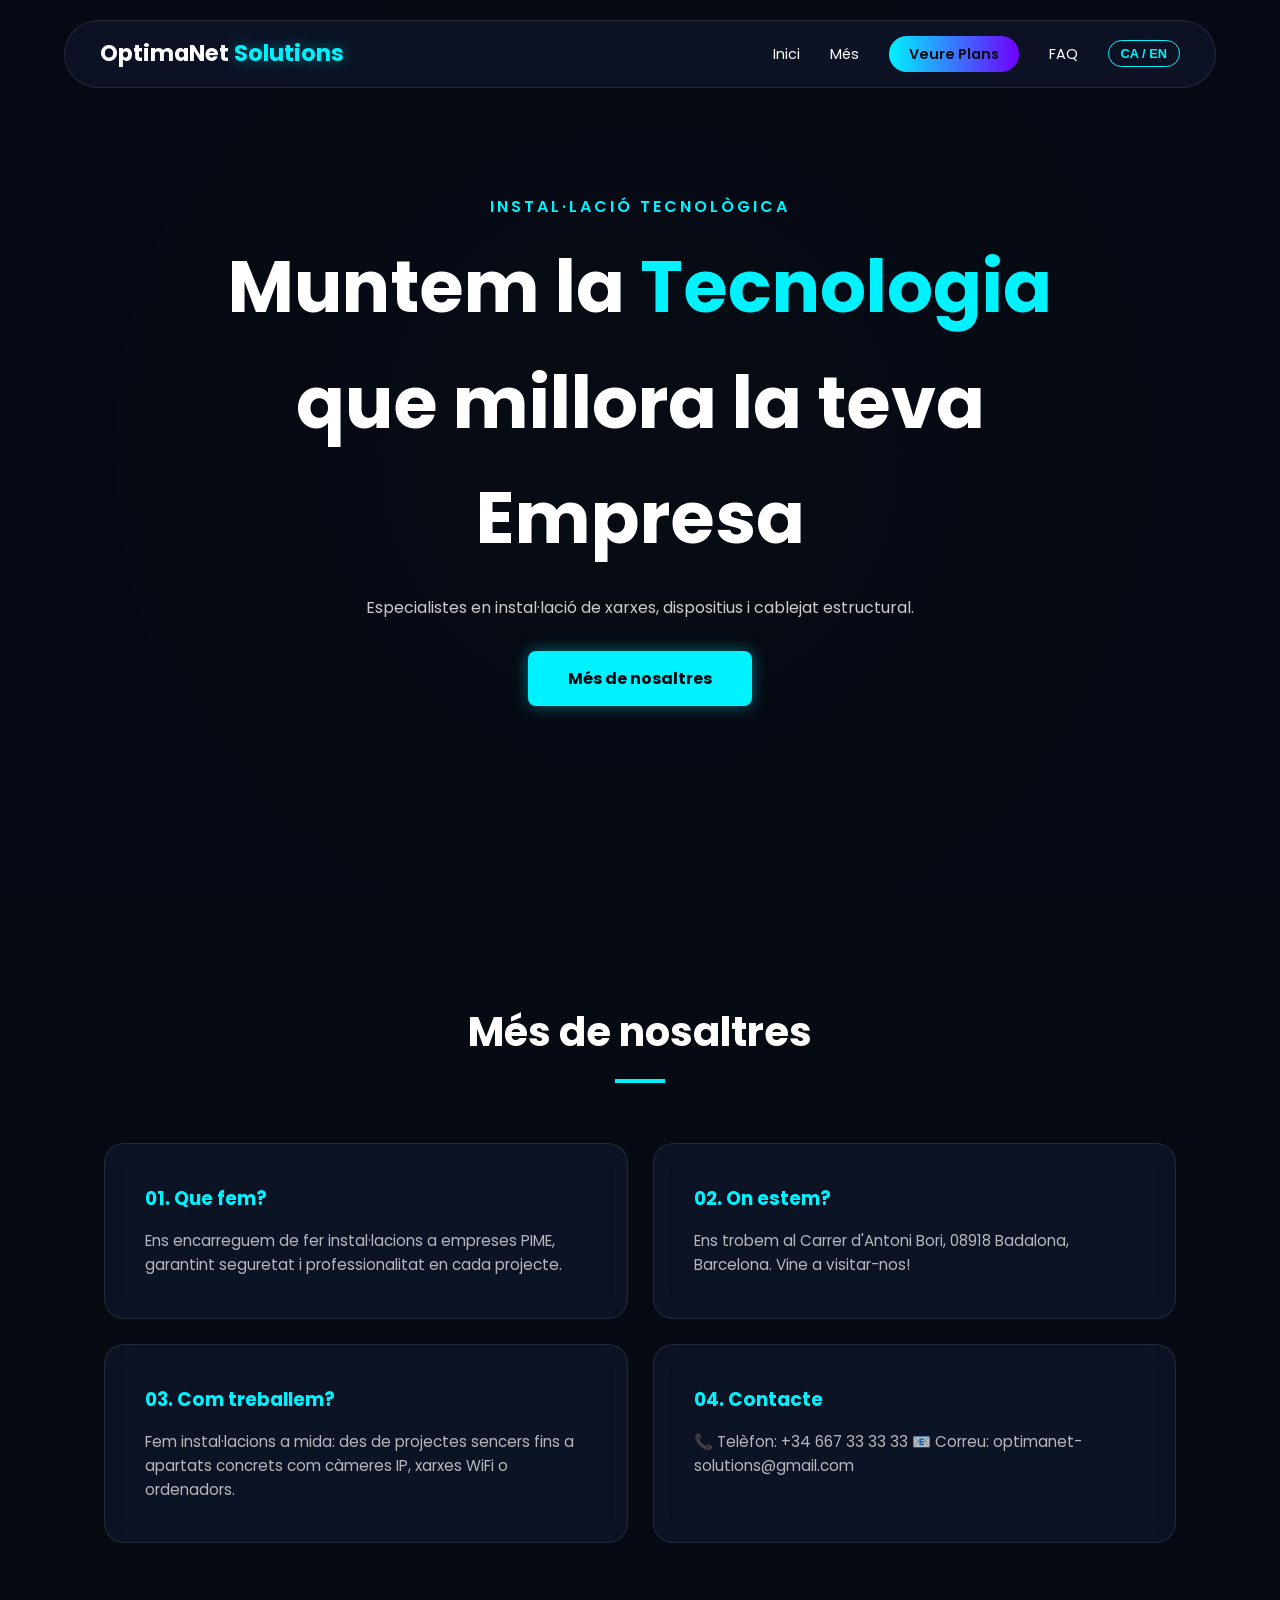
==== commit 19138961: "Add files via upload" ====
--- a/index.html
+++ b/index.html
@@ -1,431 +1,250 @@
 <!DOCTYPE html>
-
-<html lang="es">
-
+<html lang="ca">
 <head>
-
     <meta charset="UTF-8">
-
     <meta name="viewport" content="width=device-width, initial-scale=1.0">
-
     <title>OptimaNet Solutions | Instal·lacions Tecnològiques</title>
-
-    
-
     <link href="https://fonts.googleapis.com/css2?family=Poppins:wght@300;400;600;700&display=swap" rel="stylesheet">
-
-
     <style>
-
         :root {
-
             --bg-dark: #060a13;
-
             --bg-card: rgba(16, 24, 45, 0.7);
-
             --accent-neon: #00f2fe;
-
             --accent-purple: #7000ff;
-
             --text-main: #ffffff; 
-
             --text-muted: rgba(255, 255, 255, 0.7); 
-
             --white: #ffffff;
-
             --glass-border: 1px solid rgba(255, 255, 255, 0.1);
-
             --neon-shadow: 0 0 15px rgba(0, 242, 254, 0.4);
-
-        }
-
+        }
 
         * { margin: 0; padding: 0; box-sizing: border-box; }
-
         html { scroll-behavior: smooth; }
-
         body {
-
             font-family: 'Poppins', sans-serif;
-
             background-color: var(--bg-dark);
-
             color: var(--text-main);
-
             line-height: 1.6;
-
             overflow-x: hidden;
-
-        }
-
+        }
 
         .glass {
-
             background: var(--bg-card);
-
             backdrop-filter: blur(12px);
-
             -webkit-backdrop-filter: blur(12px);
-
             border: var(--glass-border);
-
-        }
-
+        }
 
         header {
-
             position: fixed;
-
             top: 20px;
-
             width: 100%;
-
             z-index: 1000;
-
             padding: 0 5%;
-
-        }
-
+        }
 
         .navbar {
-
             max-width: 1200px;
-
             margin: 0 auto;
-
             display: flex;
-
             justify-content: space-between;
-
             align-items: center;
-
             padding: 15px 35px;
-
             border-radius: 50px;
-
             position: relative;
-
-        }
-
+        }
 
         .logo { font-size: 1.4rem; font-weight: 700; color: var(--white); text-decoration: none; }
-
         .logo span { color: var(--accent-neon); text-shadow: var(--neon-shadow); }
 
-
-        /* --- MENÚ NAVEGACIÓN --- */
-
         .nav-links { display: flex; list-style: none; gap: 30px; align-items: center; }
-
         .nav-links a { text-decoration: none; color: var(--white); font-size: 0.9rem; transition: 0.3s; }
-
         .nav-links a:hover { color: var(--accent-neon); }
 
-
         .btn-cta-nav {
-
             background: linear-gradient(90deg, var(--accent-neon), var(--accent-purple));
-
             padding: 8px 20px;
-
             border-radius: 20px;
-
             color: var(--bg-dark) !important;
-
             font-weight: 600 !important;
-
-        }
-
-
-        /* Botón hamburguesa invisible por defecto */
-
-        .menu-toggle {
-
-            display: none;
-
-            flex-direction: column;
-
+        }
+
+        #lang-btn {
+            background: none;
+            border: 1px solid var(--accent-neon);
+            color: var(--accent-neon);
             cursor: pointer;
-
-            gap: 5px;
-
-        }
-
-
-        .menu-toggle span {
-
-            width: 25px;
-
-            height: 3px;
-
-            background: var(--white);
-
-            border-radius: 2px;
-
-        }
-
-
-        /* --- HERO --- */
+            padding: 5px 12px;
+            border-radius: 15px;
+            font-weight: 600;
+            font-size: 0.8rem;
+            transition: 0.3s;
+        }
+
+        #lang-btn:hover { background: rgba(0, 242, 254, 0.1); }
+
+        .menu-toggle { display: none; flex-direction: column; cursor: pointer; gap: 5px; }
+        .menu-toggle span { width: 25px; height: 3px; background: var(--white); border-radius: 2px; }
 
         .hero {
-
             height: 100vh;
-
             display: flex;
-
             align-items: center;
-
             justify-content: center;
-
             text-align: center;
-
             background: radial-gradient(circle at center, rgba(0, 242, 254, 0.05) 0%, transparent 70%),
-
                         url('https://images.unsplash.com/photo-1550751827-4bd374c3f58b?q=80&w=2070&auto=format&fit=crop'); 
-
             background-size: cover;
-
             background-position: center;
-
             position: relative;
-
-        }
-
-
-        .hero::before {
-
-            content: '';
-
-            position: absolute;
-
-            top: 0; left: 0; width: 100%; height: 100%;
-
-            background: rgba(6, 10, 19, 0.85);
-
-        }
-
-
+        }
+
+        .hero::before { content: ''; position: absolute; top: 0; left: 0; width: 100%; height: 100%; background: rgba(6, 10, 19, 0.85); }
         .hero-content { position: relative; z-index: 10; max-width: 900px; padding: 0 20px; }
-
         .hero-content h1 { font-size: clamp(2.5rem, 6vw, 4.5rem); color: var(--white); margin-bottom: 20px; }
-
         .hero-content h1 span { color: var(--accent-neon); }
 
-
         .btn-main {
-
             padding: 15px 40px;
-
             background: var(--accent-neon);
-
             color: var(--bg-dark);
-
             text-decoration: none;
-
             font-weight: 700;
-
             border-radius: 8px;
-
             box-shadow: var(--neon-shadow);
-
             transition: 0.3s;
-
             display: inline-block;
-
-        }
-
-
-        /* --- SECCIÓN SERVICIOS (SIMÉTRICA) --- */
+        }
 
         .services { padding: 100px 5%; max-width: 1200px; margin: 0 auto; }
-
         .section-header { text-align: center; margin-bottom: 60px; }
-
         .section-header h2 { font-size: 2.5rem; color: var(--white); }
-
         .section-header div { width: 50px; height: 4px; background: var(--accent-neon); margin: 15px auto; }
 
-
-        .services-grid {
-
-            display: grid;
-
-            /* AQUÍ ESTÁ LA SIMETRÍA: 2 columnas fijas en escritorio */
-
-            grid-template-columns: repeat(2, 1fr);
-
-            gap: 25px;
-
-        }
-
-
+        .services-grid { display: grid; grid-template-columns: repeat(2, 1fr); gap: 25px; }
         .service-card { padding: 40px; border-radius: 20px; transition: 0.4s; }
-
         .service-card:hover { transform: translateY(-10px); border-color: var(--accent-neon); }
-
         .service-card h3 { color: var(--accent-neon); margin-bottom: 15px; }
-
         .service-card p { color: var(--text-muted); font-size: 0.95rem; }
 
-
-        /* --- RESPONSIVE --- */
-
         @media (max-width: 768px) {
-
-            .menu-toggle { display: flex; } /* Aparecen las barras */
-
-
+            .menu-toggle { display: flex; }
             .nav-links {
-
-                display: none; /* Se oculta el menú normal */
-
+                display: none;
                 flex-direction: column;
-
                 position: absolute;
-
-                top: 70px;
-
-                right: 0;
-
-                width: 200px;
-
-                padding: 20px;
-
-                border-radius: 20px;
-
-                background: var(--bg-card);
-
-                backdrop-filter: blur(20px);
-
-                border: var(--glass-border);
-
-                gap: 20px;
-
+                top: 70px; right: 0; width: 200px; padding: 20px;
+                border-radius: 20px; background: var(--bg-card); backdrop-filter: blur(20px); border: var(--glass-border); gap: 20px;
             }
-
-
-            .nav-links.active { display: flex; } /* Se muestra al hacer click */
-
-
-            .services-grid {
-
-                grid-template-columns: 1fr; /* En móvil, 1 columna para que se lea bien */
-
-            }
-
-        }
-
+            .nav-links.active { display: flex; }
+            .services-grid { grid-template-columns: 1fr; }
+        }
     </style>
-
 </head>
-
 <body>
 
-
     <header>
-
         <nav class="navbar glass">
-
             <a href="index.html" class="logo">OptimaNet<span> Solutions</span></a>
-
-            
-            <div class="menu-toggle" id="mobile-menu">
-                <span></span>
-                <span></span>
-                <span></span>
-            </div>
-
+            <div class="menu-toggle" id="mobile-menu"><span></span><span></span><span></span></div>
             <ul class="nav-links">
-                <li><a href="#inicio">Inici</a></li>
-                <li><a href="#servicios">Més</a></li>
-                <li><a href="productes.html" class="btn-cta-nav">Veure Plans</a></li>
-                <li><a href="FAQ.html">FAQ</a></li> <li><a href="productes.html" class="btn-cta-nav">Veure Plans</a></li>
+                <li><a href="#inicio" data-key="nav_inicio">Inici</a></li>
+                <li><a href="#servicios" data-key="nav_mes">Més</a></li>
+                <li><a href="productes.html" class="btn-cta-nav" data-key="nav_plans">Veure Plans</a></li>
+                <li><a href="FAQ.html">FAQ</a></li>
+                <li><button id="lang-btn">CA / EN</button></li>
             </ul>
         </nav>
     </header>
 
     <section id="inicio" class="hero">
-
         <div class="hero-content">
-
-            <p style="color: var(--accent-neon); font-weight: 600; letter-spacing: 3px; margin-bottom: 10px;">INSTAL·LACIÓ TECNOLÒGICA</p>
-
-            <h1>Muntem la <span>Tecnologia</span> que millora la teva Empresa</h1>
-
-            <p style="color: #ccc; margin-bottom: 30px;">Especialistes en instal·lació de xarxes, dispositius i cablejat estructural.</p>
-
-            <a href="#servicios" class="btn-main">Més de nosaltres</a>
-
+            <p data-key="hero_tag" style="color: var(--accent-neon); font-weight: 600; letter-spacing: 3px; margin-bottom: 10px;">INSTAL·LACIÓ TECNOLÒGICA</p>
+            <h1 data-key="hero_title">Muntem la <span>Tecnologia</span> que millora la teva Empresa</h1>
+            <p data-key="hero_desc" style="color: #ccc; margin-bottom: 30px;">Especialistes en instal·lació de xarxes, dispositius i cablejat estructural.</p>
+            <a href="#servicios" class="btn-main" data-key="hero_btn">Més de nosaltres</a>
         </div>
-
     </section>
 
-
     <section id="servicios" class="services">
-
         <div class="section-header">
-
-            <h2>Més de nosaltres</h2>
-
+            <h2 data-key="serv_title">Més de nosaltres</h2>
             <div></div>
-
         </div>
-
         <div class="services-grid">
-
-            <div class="service-card glass">
-
-                <h3>01. Que fem?</h3>
-
-                <p>Ens encarreguem de fer instal·lacions a empreses PIME, garantint seguretat i professionalitat en cada projecte.</p>
-
-            </div>
-
-            <div class="service-card glass">
-
-                <h3>02. On estem?</h3>
-
-                <p>Ens trobem al Carrer d'Antoni Bori, 08918 Badalona, Barcelona. Vine a visitar-nos!</p>
-
-            </div>
-
-            <div class="service-card glass">
-
-                <h3>03. Com treballem?</h3>
-
-                <p>Fem instal·lacions a mida: des de projectes sencers fins a apartats concrets com càmeres IP, xarxes WiFi o ordenadors.</p>
-
-            </div>
-
-            <div class="service-card glass">
-
-                <h3>04. Contacte</h3>
-
-                <p>📞 Telèfon: +34 667 33 33 33<br>📧 Correu: optimanet-solutions@gmail.com</p>
-
-            </div>
-
+            <div class="service-card glass">
+                <h3 data-key="s1_h">01. Que fem?</h3>
+                <p data-key="s1_p">Ens encarreguem de fer instal·lacions a empreses PIME, garantint seguretat i professionalitat en cada projecte.</p>
+            </div>
+            <div class="service-card glass">
+                <h3 data-key="s2_h">02. On estem?</h3>
+                <p data-key="s2_p">Ens trobem al Carrer d'Antoni Bori, 08918 Badalona, Barcelona. Vine a visitar-nos!</p>
+            </div>
+            <div class="service-card glass">
+                <h3 data-key="s3_h">03. Com treballem?</h3>
+                <p data-key="s3_p">Fem instal·lacions a mida: des de projectes sencers fins a apartats concrets com càmeres IP, xarxes WiFi o ordenadors.</p>
+            </div>
+            <div class="service-card glass">
+                <h3 data-key="s4_h">04. Contacte</h3>
+                <p data-key="s4_p">📞 Telèfon: +34 667 33 33 33<br>📧 Correu: optimanet-solutions@gmail.com</p>
+            </div>
         </div>
-
     </section>
 
-
     <script>
-
-        const menuToggle = document.getElementById('mobile-menu');
-
-        const navLinks = document.querySelector('.nav-links');
-
-
-        menuToggle.addEventListener('click', () => {
-
-            navLinks.classList.toggle('active');
-
+        const translations = {
+            'ca': {
+                'nav_inicio': 'Inici', 'nav_mes': 'Més', 'nav_plans': 'Veure Plans',
+                'hero_tag': 'INSTAL·LACIÓ TECNOLÒGICA',
+                'hero_title': 'Muntem la <span>Tecnologia</span> que millora la teva Empresa',
+                'hero_desc': 'Especialistes en instal·lació de xarxes, dispositius i cablejat estructural.',
+                'hero_btn': 'Més de nosaltres',
+                'serv_title': 'Més de nosaltres',
+                's1_h': '01. Que fem?', 's1_p': 'Ens encarreguem de fer instal·lacions a empreses PIME, garantint seguretat i professionalitat en cada projecte.',
+                's2_h': '02. On estem?', 's2_p': 'Ens trobem al Carrer d\'Antoni Bori, 08918 Badalona, Barcelona. Vine a visitar-nos!',
+                's3_h': '03. Com treballem?', 's3_p': 'Fem instal·lacions a mida: des de projectes sencers fins a apartats concrets com càmeres IP, xarxes WiFi o ordenadors.',
+                's4_h': '04. Contacte', 's4_p': '📞 Telèfon: +34 667 33 33 33\n📧 Correu: optimanet-solutions@gmail.com'
+            },
+            'en': {
+                'nav_inicio': 'Home', 'nav_mes': 'More', 'nav_plans': 'View Plans',
+                'hero_tag': 'TECHNOLOGICAL INSTALLATION',
+                'hero_title': 'We build the <span>Technology</span> that improves your Business',
+                'hero_desc': 'Specialists in network installation, devices, and structured cabling.',
+                'hero_btn': 'About us',
+                'serv_title': 'More about us',
+                's1_h': '01. What we do?', 's1_p': 'We handle installations for SMB companies, ensuring security and professionalism in every project.',
+                's2_h': '02. Where are we?', 's2_p': 'We are located at Carrer d\'Antoni Bori, 08918 Badalona, Barcelona. Come visit us!',
+                's3_h': '03. How we work?', 's3_p': 'We do custom installations: from full projects to specific areas like IP cameras, WiFi networks or computers.',
+                's4_h': '04. Contact', 's4_p': '📞 Phone: +34 667 33 33 33\n📧 Email: optimanet-solutions@gmail.com'
+            }
+        };
+
+        let currentLang = localStorage.getItem('lang') || 'ca';
+        const langBtn = document.getElementById('lang-btn');
+
+        function updateLanguage() {
+            document.querySelectorAll('[data-key]').forEach(el => {
+                const key = el.getAttribute('data-key');
+                if (translations[currentLang][key]) {
+                    if (key === 'hero_title') el.innerHTML = translations[currentLang][key];
+                    else el.textContent = translations[currentLang][key];
+                }
+            });
+            langBtn.textContent = currentLang === 'ca' ? 'CA / EN' : 'EN / CA';
+        }
+
+        langBtn.addEventListener('click', () => {
+            currentLang = currentLang === 'ca' ? 'en' : 'ca';
+            localStorage.setItem('lang', currentLang);
+            updateLanguage();
         });
 
+        // Toggle Menú Móvil
+        document.getElementById('mobile-menu').addEventListener('click', () => {
+            document.querySelector('.nav-links').classList.toggle('active');
+        });
+
+        updateLanguage();
     </script>
-
-
 </body>
-
-</html><!DOCTYPE html> +</html>
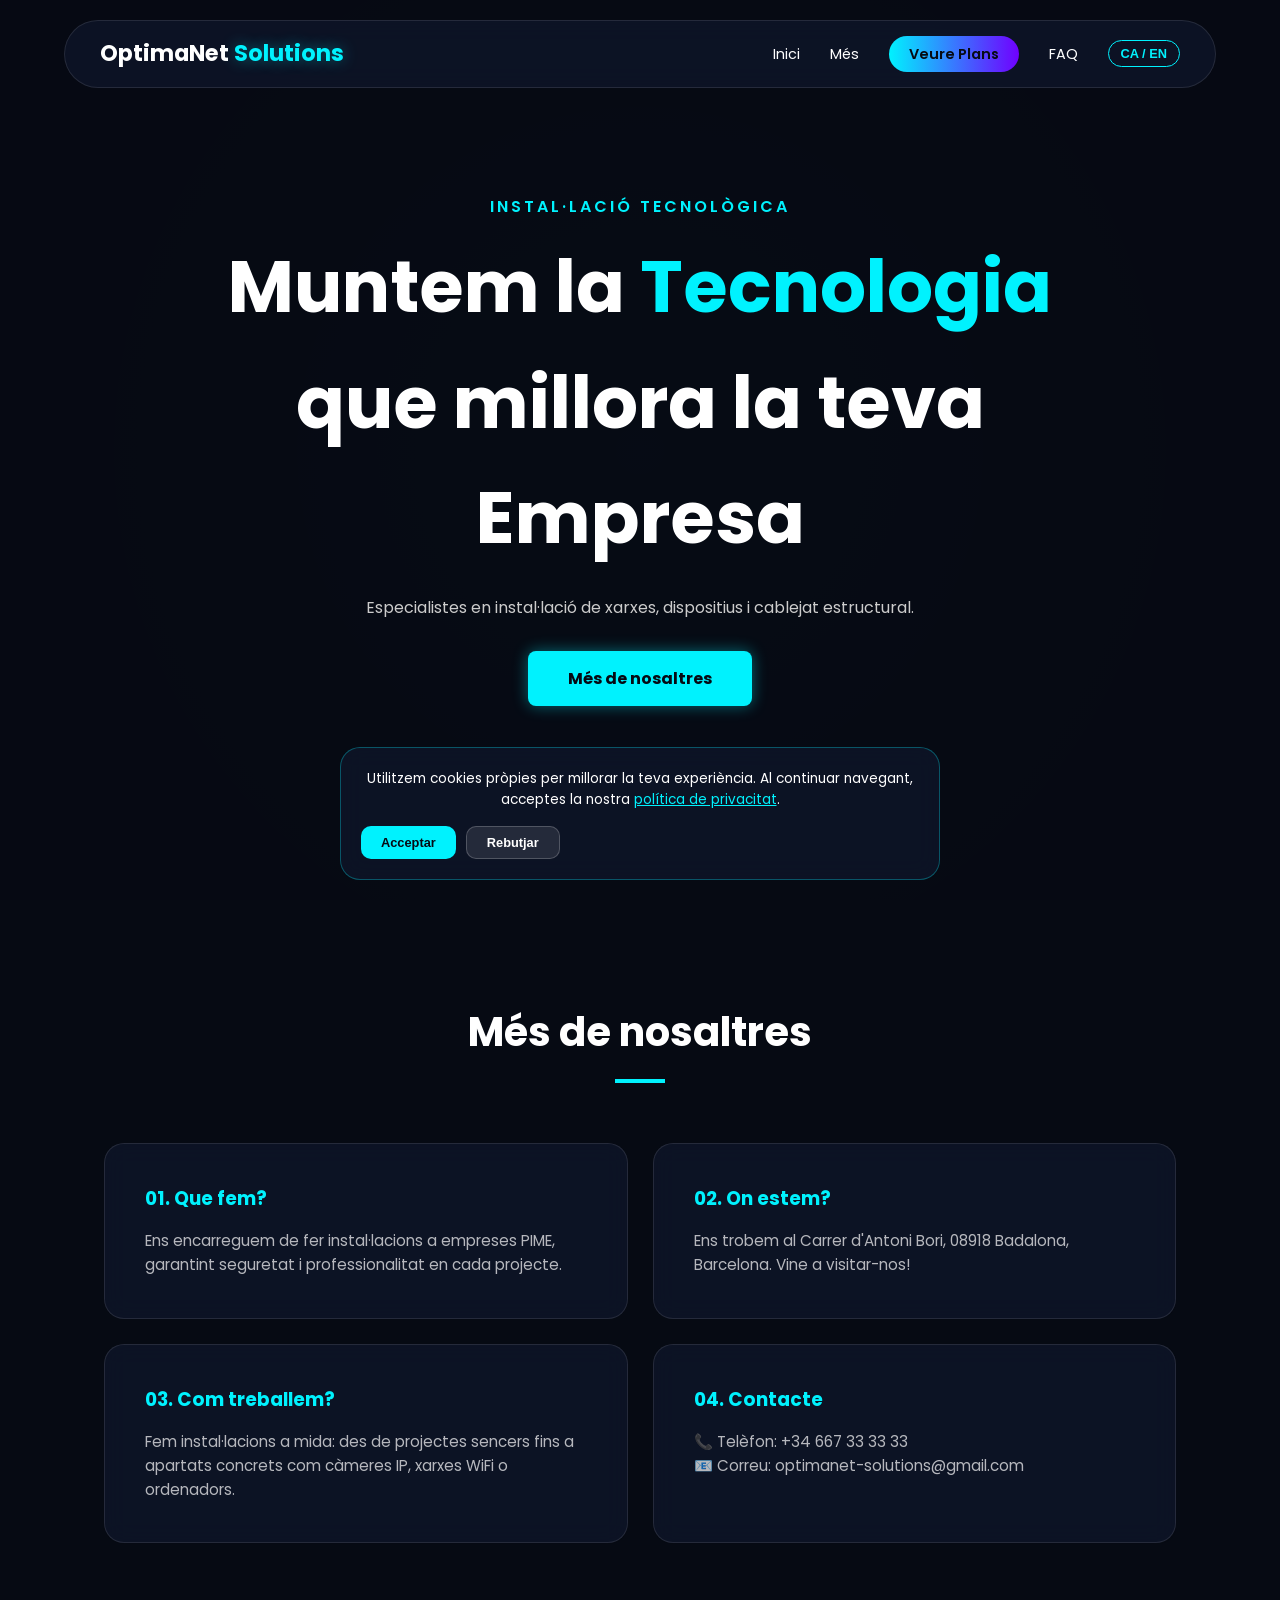
==== commit 2737d2f1: "Add files via upload" ====
--- a/index.html
+++ b/index.html
@@ -204,6 +204,9 @@
                 's2_h': '02. On estem?', 's2_p': 'Ens trobem al Carrer d\'Antoni Bori, 08918 Badalona, Barcelona. Vine a visitar-nos!',
                 's3_h': '03. Com treballem?', 's3_p': 'Fem instal·lacions a mida: des de projectes sencers fins a apartats concrets com càmeres IP, xarxes WiFi o ordenadors.',
                 's4_h': '04. Contacte', 's4_p': '📞 Telèfon: +34 667 33 33 33\n📧 Correu: optimanet-solutions@gmail.com'
+                'cookie_text': 'Utilitzem cookies pròpies per millorar la teva experiència. Al continuar navegant, acceptes la nostra política de privacitat.',
+                'cookie_accept': 'Acceptar',
+                'cookie_deny': 'Rebutjar',
             },
             'en': {
                 'nav_inicio': 'Home', 'nav_mes': 'More', 'nav_plans': 'View Plans',
@@ -216,6 +219,9 @@
                 's2_h': '02. Where are we?', 's2_p': 'We are located at Carrer d\'Antoni Bori, 08918 Badalona, Barcelona. Come visit us!',
                 's3_h': '03. How we work?', 's3_p': 'We do custom installations: from full projects to specific areas like IP cameras, WiFi networks or computers.',
                 's4_h': '04. Contact', 's4_p': '📞 Phone: +34 667 33 33 33\n📧 Email: optimanet-solutions@gmail.com'
+                'cookie_text': 'We use our own cookies to improve your experience. By continuing to browse, you accept our privacy policy.',
+                'cookie_accept': 'Accept',
+                'cookie_deny': 'Reject',
             }
         };
 
@@ -246,5 +252,123 @@
 
         updateLanguage();
     </script>
+    <div id="cookie-banner" class="cookie-container glass">
+    <div class="cookie-content">
+        <p data-key="cookie_text">
+            Utilitzem cookies pròpies per millorar la teva experiència. Al continuar navegant, acceptes la nostra 
+            <a href="#">política de privacitat</a>.
+        </p>
+        <div class="cookie-buttons">
+            <button id="accept-cookies" class="btn-cookie accept" data-key="cookie_accept">Acceptar</button>
+            <button id="deny-cookies" class="btn-cookie deny" data-key="cookie_deny">Rebutjar</button>
+        </div>
+    </div>
+</div>
+
+<style>
+    .cookie-container {
+        position: fixed;
+        bottom: 20px;
+        left: 50%;
+        transform: translateX(-50%) translateY(150%);
+        width: 90%;
+        max-width: 600px;
+        z-index: 9999;
+        padding: 20px;
+        border-radius: 20px;
+        transition: transform 0.5s cubic-bezier(0.175, 0.885, 0.32, 1.275);
+        display: flex;
+        flex-direction: column;
+        align-items: center;
+        text-align: center;
+        border: 1px solid rgba(0, 242, 254, 0.3) !important;
+    }
+
+    .cookie-container.show {
+        transform: translateX(-50%) translateY(0);
+    }
+
+    .cookie-content p {
+        font-size: 0.85rem;
+        color: var(--white);
+        margin-bottom: 15px;
+    }
+
+    .cookie-content a {
+        color: var(--accent-neon);
+        text-decoration: underline;
+    }
+
+    .cookie-buttons {
+        display: flex;
+        gap: 10px;
+    }
+
+    .btn-cookie {
+        padding: 8px 20px;
+        border-radius: 10px;
+        font-weight: 600;
+        cursor: pointer;
+        font-size: 0.8rem;
+        transition: 0.3s;
+        border: none;
+    }
+
+    .btn-cookie.accept {
+        background: var(--accent-neon);
+        color: var(--bg-dark);
+    }
+
+    .btn-cookie.deny {
+        background: rgba(255, 255, 255, 0.1);
+        color: var(--white);
+        border: 1px solid rgba(255, 255, 255, 0.2);
+    }
+
+    .btn-cookie:hover {
+        transform: scale(1.05);
+        box-shadow: var(--neon-shadow);
+    }
+</style>
+
+<script>
+    // Añade estas traducciones a tu objeto translations existente
+    // (Te las pongo aquí para que las copies y pegues dentro de tu script)
+    /*
+    ca: {
+        'cookie_text': 'Utilitzem cookies pròpies per millorar la teva experiència. Al continuar navegant, acceptes la nostra política de privacitat.',
+        'cookie_accept': 'Acceptar',
+        'cookie_deny': 'Rebutjar'
+    },
+    en: {
+        'cookie_text': 'We use our own cookies to improve your experience. By continuing to browse, you accept our privacy policy.',
+        'cookie_accept': 'Accept',
+        'cookie_deny': 'Reject'
+    }
+    */
+
+    document.addEventListener("DOMContentLoaded", function() {
+        const banner = document.getElementById('cookie-banner');
+        const acceptBtn = document.getElementById('accept-cookies');
+        const denyBtn = document.getElementById('deny-cookies');
+
+        // Comprovar si ja ha acceptat les cookies abans
+        if (!localStorage.getItem('cookies-accepted')) {
+            setTimeout(() => {
+                banner.classList.add('show');
+            }, 1000); // Aparece 1 segundo después de cargar
+        }
+
+        acceptBtn.addEventListener('click', () => {
+            localStorage.setItem('cookies-accepted', 'true');
+            banner.classList.remove('show');
+        });
+
+        denyBtn.addEventListener('click', () => {
+            banner.classList.remove('show');
+            // Aquí podrías desactivar scripts de seguimiento si tuvieras
+        });
+    });
+</script>
 </body>
 </html>
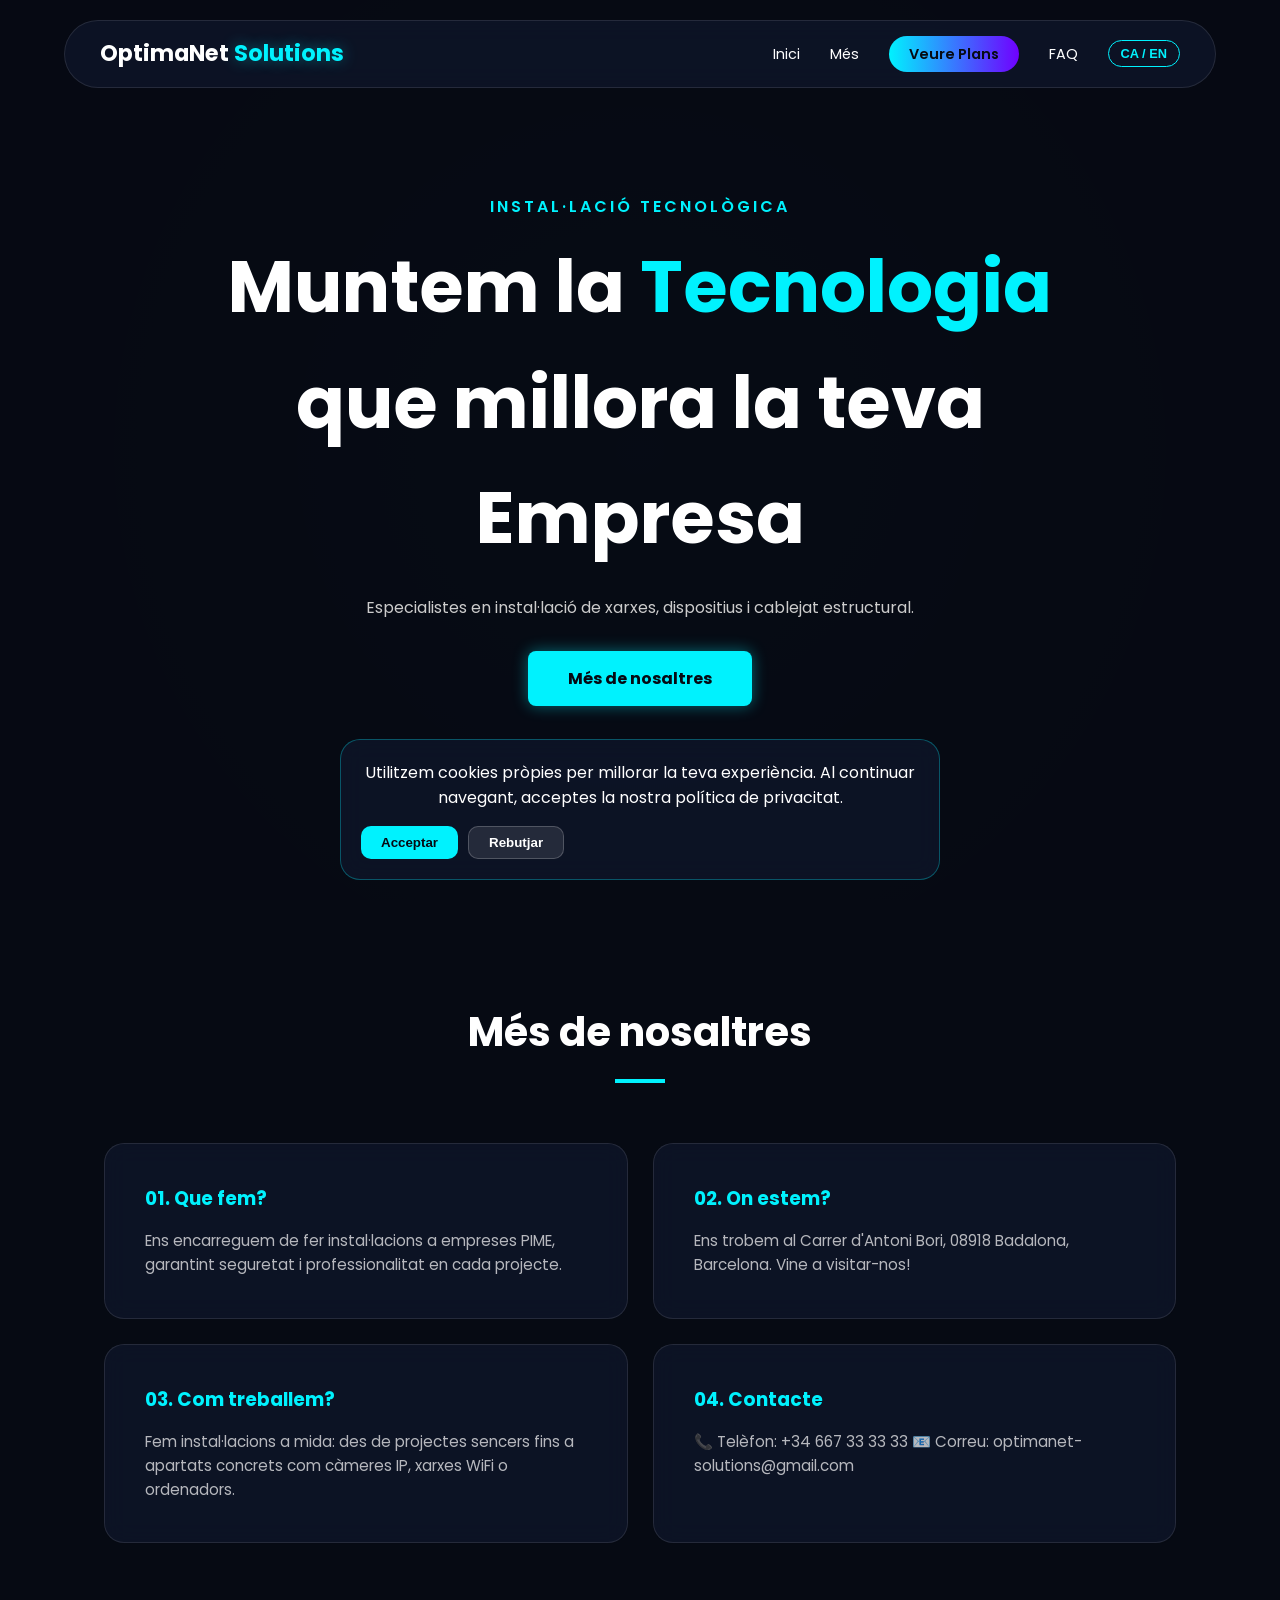
==== commit 6a685978: "Add files via upload" ====
--- a/index.html
+++ b/index.html
@@ -81,8 +81,6 @@
             transition: 0.3s;
         }
 
-        #lang-btn:hover { background: rgba(0, 242, 254, 0.1); }
-
         .menu-toggle { display: none; flex-direction: column; cursor: pointer; gap: 5px; }
         .menu-toggle span { width: 25px; height: 3px; background: var(--white); border-radius: 2px; }
 
@@ -126,6 +124,30 @@
         .service-card:hover { transform: translateY(-10px); border-color: var(--accent-neon); }
         .service-card h3 { color: var(--accent-neon); margin-bottom: 15px; }
         .service-card p { color: var(--text-muted); font-size: 0.95rem; }
+
+        /* Estilos Banner Cookies */
+        .cookie-container {
+            position: fixed;
+            bottom: 20px;
+            left: 50%;
+            transform: translateX(-50%) translateY(150%);
+            width: 90%;
+            max-width: 600px;
+            z-index: 9999;
+            padding: 20px;
+            border-radius: 20px;
+            transition: transform 0.5s cubic-bezier(0.175, 0.885, 0.32, 1.275);
+            display: flex;
+            flex-direction: column;
+            align-items: center;
+            text-align: center;
+            border: 1px solid rgba(0, 242, 254, 0.3) !important;
+        }
+        .cookie-container.show { transform: translateX(-50%) translateY(0); }
+        .cookie-buttons { display: flex; gap: 10px; margin-top: 15px; }
+        .btn-cookie { padding: 8px 20px; border-radius: 10px; font-weight: 600; cursor: pointer; border: none; transition: 0.3s; }
+        .btn-cookie.accept { background: var(--accent-neon); color: var(--bg-dark); }
+        .btn-cookie.deny { background: rgba(255, 255, 255, 0.1); color: var(--white); border: 1px solid rgba(255, 255, 255, 0.2); }
 
         @media (max-width: 768px) {
             .menu-toggle { display: flex; }
@@ -191,6 +213,16 @@
         </div>
     </section>
 
+    <div id="cookie-banner" class="cookie-container glass">
+        <div class="cookie-content">
+            <p data-key="cookie_text">Utilitzem cookies pròpies per millorar la teva experiència. Al continuar navegant, acceptes la nostra política de privacitat.</p>
+            <div class="cookie-buttons">
+                <button id="accept-cookies" class="btn-cookie accept" data-key="cookie_accept">Acceptar</button>
+                <button id="deny-cookies" class="btn-cookie deny" data-key="cookie_deny">Rebutjar</button>
+            </div>
+        </div>
+    </div>
+
     <script>
         const translations = {
             'ca': {
@@ -203,10 +235,10 @@
                 's1_h': '01. Que fem?', 's1_p': 'Ens encarreguem de fer instal·lacions a empreses PIME, garantint seguretat i professionalitat en cada projecte.',
                 's2_h': '02. On estem?', 's2_p': 'Ens trobem al Carrer d\'Antoni Bori, 08918 Badalona, Barcelona. Vine a visitar-nos!',
                 's3_h': '03. Com treballem?', 's3_p': 'Fem instal·lacions a mida: des de projectes sencers fins a apartats concrets com càmeres IP, xarxes WiFi o ordenadors.',
-                's4_h': '04. Contacte', 's4_p': '📞 Telèfon: +34 667 33 33 33\n📧 Correu: optimanet-solutions@gmail.com'
+                's4_h': '04. Contacte', 's4_p': '📞 Telèfon: +34 667 33 33 33\n📧 Correu: optimanet-solutions@gmail.com',
                 'cookie_text': 'Utilitzem cookies pròpies per millorar la teva experiència. Al continuar navegant, acceptes la nostra política de privacitat.',
                 'cookie_accept': 'Acceptar',
-                'cookie_deny': 'Rebutjar',
+                'cookie_deny': 'Rebutjar'
             },
             'en': {
                 'nav_inicio': 'Home', 'nav_mes': 'More', 'nav_plans': 'View Plans',
@@ -218,10 +250,10 @@
                 's1_h': '01. What we do?', 's1_p': 'We handle installations for SMB companies, ensuring security and professionalism in every project.',
                 's2_h': '02. Where are we?', 's2_p': 'We are located at Carrer d\'Antoni Bori, 08918 Badalona, Barcelona. Come visit us!',
                 's3_h': '03. How we work?', 's3_p': 'We do custom installations: from full projects to specific areas like IP cameras, WiFi networks or computers.',
-                's4_h': '04. Contact', 's4_p': '📞 Phone: +34 667 33 33 33\n📧 Email: optimanet-solutions@gmail.com'
+                's4_h': '04. Contact', 's4_p': '📞 Phone: +34 667 33 33 33\n📧 Email: optimanet-solutions@gmail.com',
                 'cookie_text': 'We use our own cookies to improve your experience. By continuing to browse, you accept our privacy policy.',
                 'cookie_accept': 'Accept',
-                'cookie_deny': 'Reject',
+                'cookie_deny': 'Reject'
             }
         };
 
@@ -250,125 +282,27 @@
             document.querySelector('.nav-links').classList.toggle('active');
         });
 
+        // Lógica de Cookies
+        document.addEventListener("DOMContentLoaded", function() {
+            const banner = document.getElementById('cookie-banner');
+            const acceptBtn = document.getElementById('accept-cookies');
+            const denyBtn = document.getElementById('deny-cookies');
+
+            if (!localStorage.getItem('cookies-accepted')) {
+                setTimeout(() => { banner.classList.add('show'); }, 1000);
+            }
+
+            acceptBtn.addEventListener('click', () => {
+                localStorage.setItem('cookies-accepted', 'true');
+                banner.classList.remove('show');
+            });
+
+            denyBtn.addEventListener('click', () => {
+                banner.classList.remove('show');
+            });
+        });
+
         updateLanguage();
     </script>
-    <div id="cookie-banner" class="cookie-container glass">
-    <div class="cookie-content">
-        <p data-key="cookie_text">
-            Utilitzem cookies pròpies per millorar la teva experiència. Al continuar navegant, acceptes la nostra 
-            <a href="#">política de privacitat</a>.
-        </p>
-        <div class="cookie-buttons">
-            <button id="accept-cookies" class="btn-cookie accept" data-key="cookie_accept">Acceptar</button>
-            <button id="deny-cookies" class="btn-cookie deny" data-key="cookie_deny">Rebutjar</button>
-        </div>
-    </div>
-</div>
-
-<style>
-    .cookie-container {
-        position: fixed;
-        bottom: 20px;
-        left: 50%;
-        transform: translateX(-50%) translateY(150%);
-        width: 90%;
-        max-width: 600px;
-        z-index: 9999;
-        padding: 20px;
-        border-radius: 20px;
-        transition: transform 0.5s cubic-bezier(0.175, 0.885, 0.32, 1.275);
-        display: flex;
-        flex-direction: column;
-        align-items: center;
-        text-align: center;
-        border: 1px solid rgba(0, 242, 254, 0.3) !important;
-    }
-
-    .cookie-container.show {
-        transform: translateX(-50%) translateY(0);
-    }
-
-    .cookie-content p {
-        font-size: 0.85rem;
-        color: var(--white);
-        margin-bottom: 15px;
-    }
-
-    .cookie-content a {
-        color: var(--accent-neon);
-        text-decoration: underline;
-    }
-
-    .cookie-buttons {
-        display: flex;
-        gap: 10px;
-    }
-
-    .btn-cookie {
-        padding: 8px 20px;
-        border-radius: 10px;
-        font-weight: 600;
-        cursor: pointer;
-        font-size: 0.8rem;
-        transition: 0.3s;
-        border: none;
-    }
-
-    .btn-cookie.accept {
-        background: var(--accent-neon);
-        color: var(--bg-dark);
-    }
-
-    .btn-cookie.deny {
-        background: rgba(255, 255, 255, 0.1);
-        color: var(--white);
-        border: 1px solid rgba(255, 255, 255, 0.2);
-    }
-
-    .btn-cookie:hover {
-        transform: scale(1.05);
-        box-shadow: var(--neon-shadow);
-    }
-</style>
-
-<script>
-    // Añade estas traducciones a tu objeto translations existente
-    // (Te las pongo aquí para que las copies y pegues dentro de tu script)
-    /*
-    ca: {
-        'cookie_text': 'Utilitzem cookies pròpies per millorar la teva experiència. Al continuar navegant, acceptes la nostra política de privacitat.',
-        'cookie_accept': 'Acceptar',
-        'cookie_deny': 'Rebutjar'
-    },
-    en: {
-        'cookie_text': 'We use our own cookies to improve your experience. By continuing to browse, you accept our privacy policy.',
-        'cookie_accept': 'Accept',
-        'cookie_deny': 'Reject'
-    }
-    */
-
-    document.addEventListener("DOMContentLoaded", function() {
-        const banner = document.getElementById('cookie-banner');
-        const acceptBtn = document.getElementById('accept-cookies');
-        const denyBtn = document.getElementById('deny-cookies');
-
-        // Comprovar si ja ha acceptat les cookies abans
-        if (!localStorage.getItem('cookies-accepted')) {
-            setTimeout(() => {
-                banner.classList.add('show');
-            }, 1000); // Aparece 1 segundo después de cargar
-        }
-
-        acceptBtn.addEventListener('click', () => {
-            localStorage.setItem('cookies-accepted', 'true');
-            banner.classList.remove('show');
-        });
-
-        denyBtn.addEventListener('click', () => {
-            banner.classList.remove('show');
-            // Aquí podrías desactivar scripts de seguimiento si tuvieras
-        });
-    });
-</script>
 </body>
 </html>
